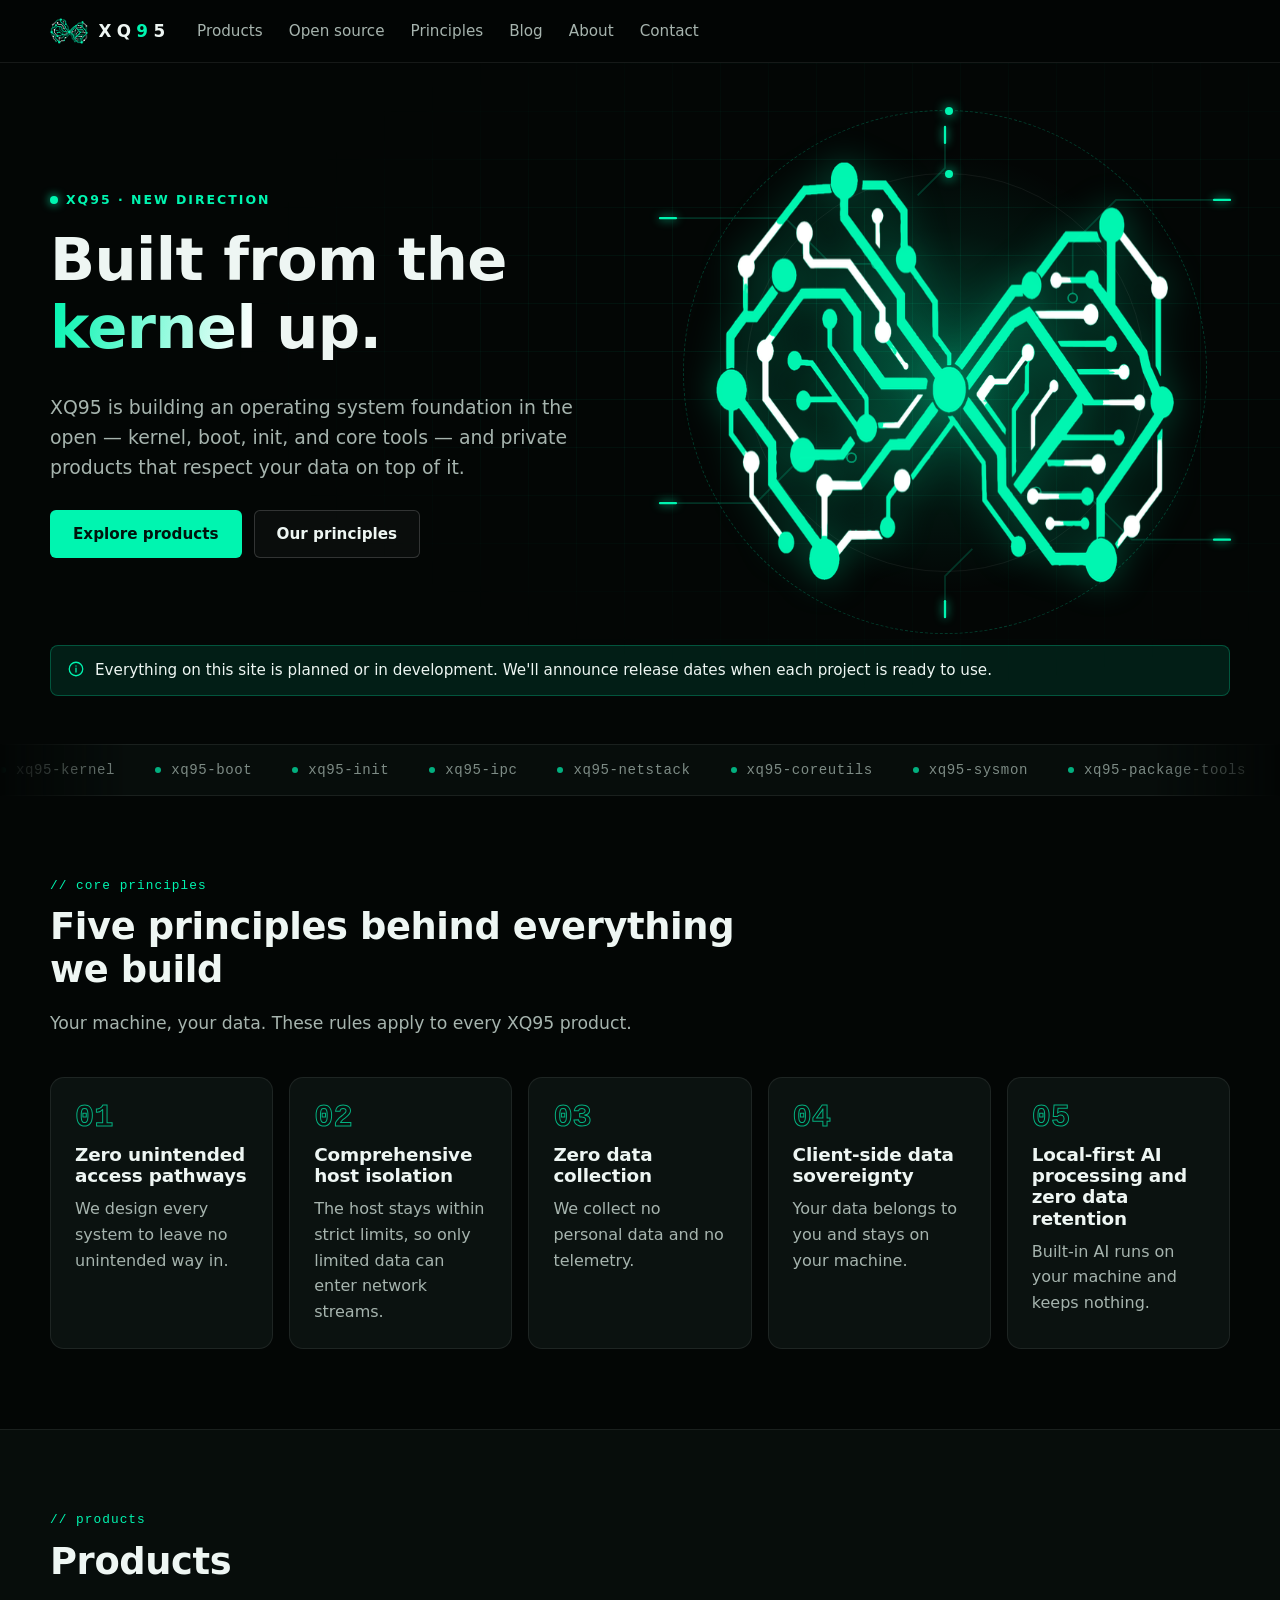
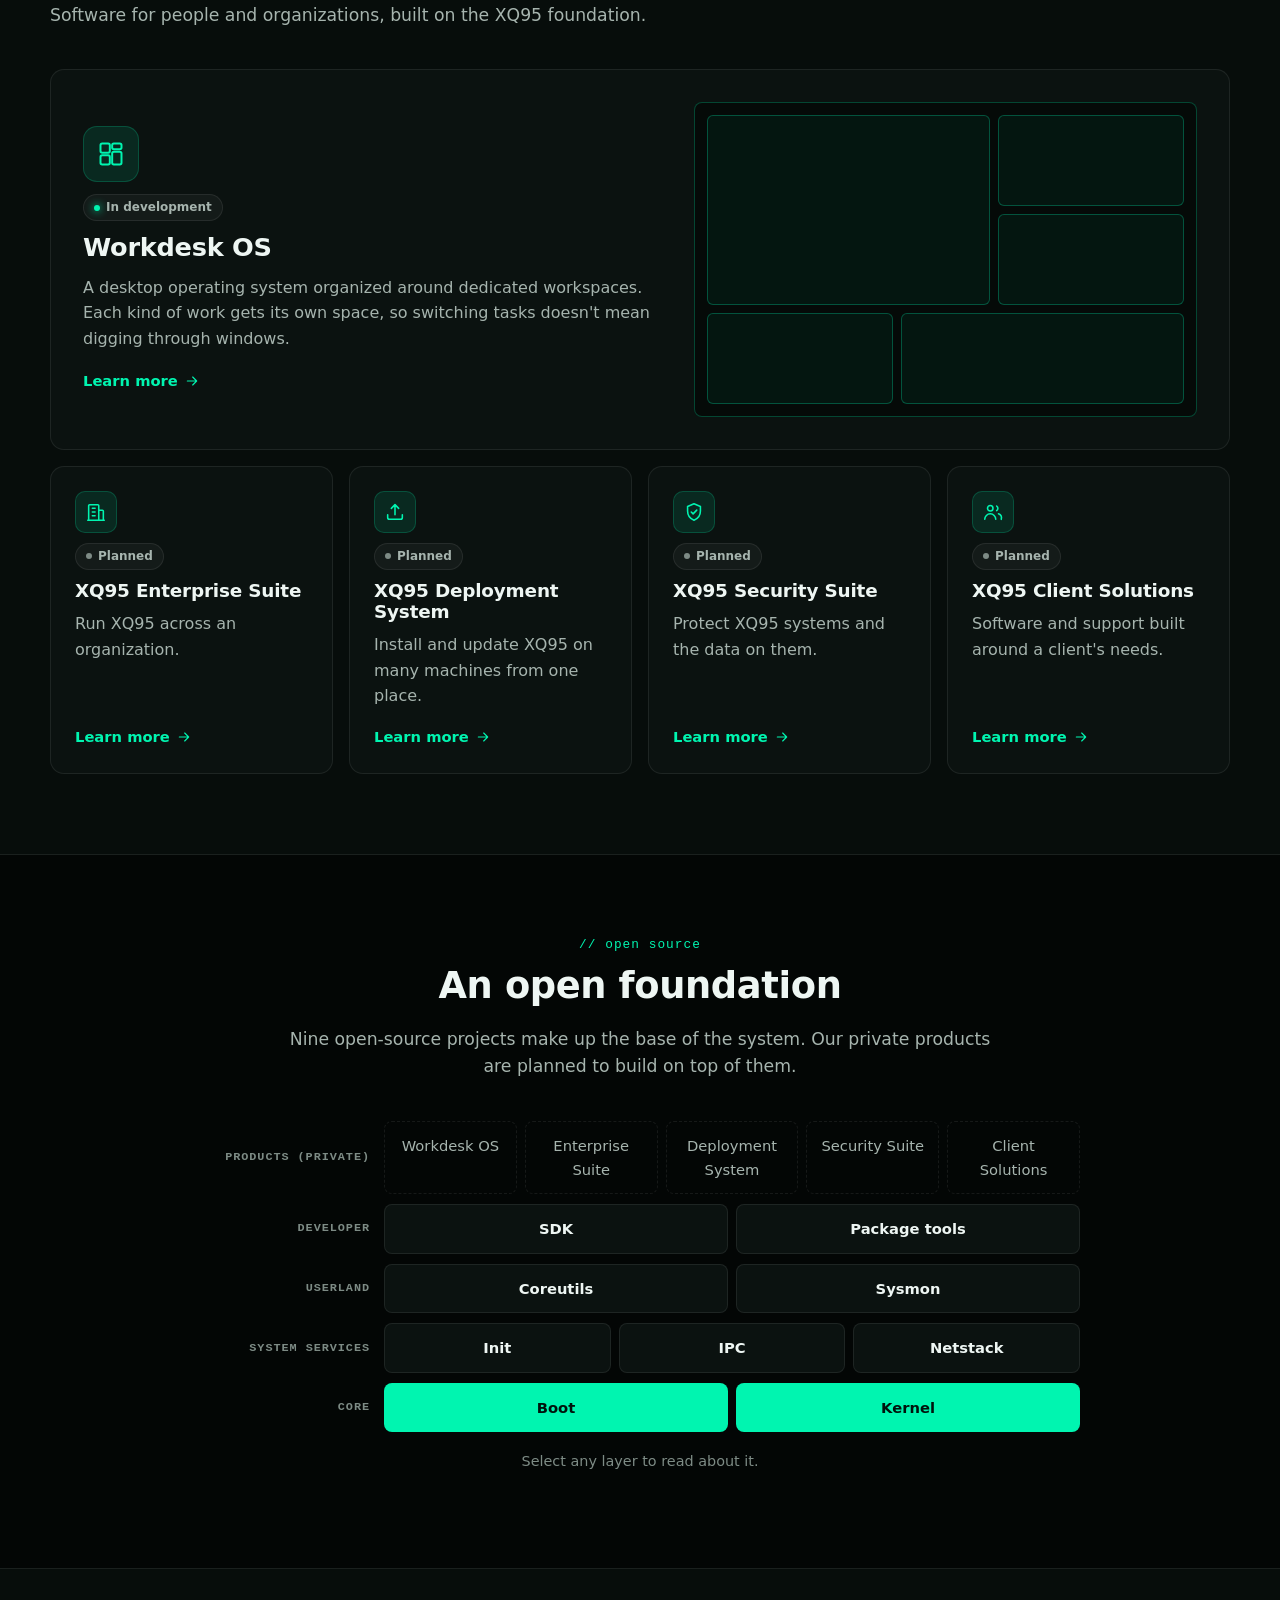
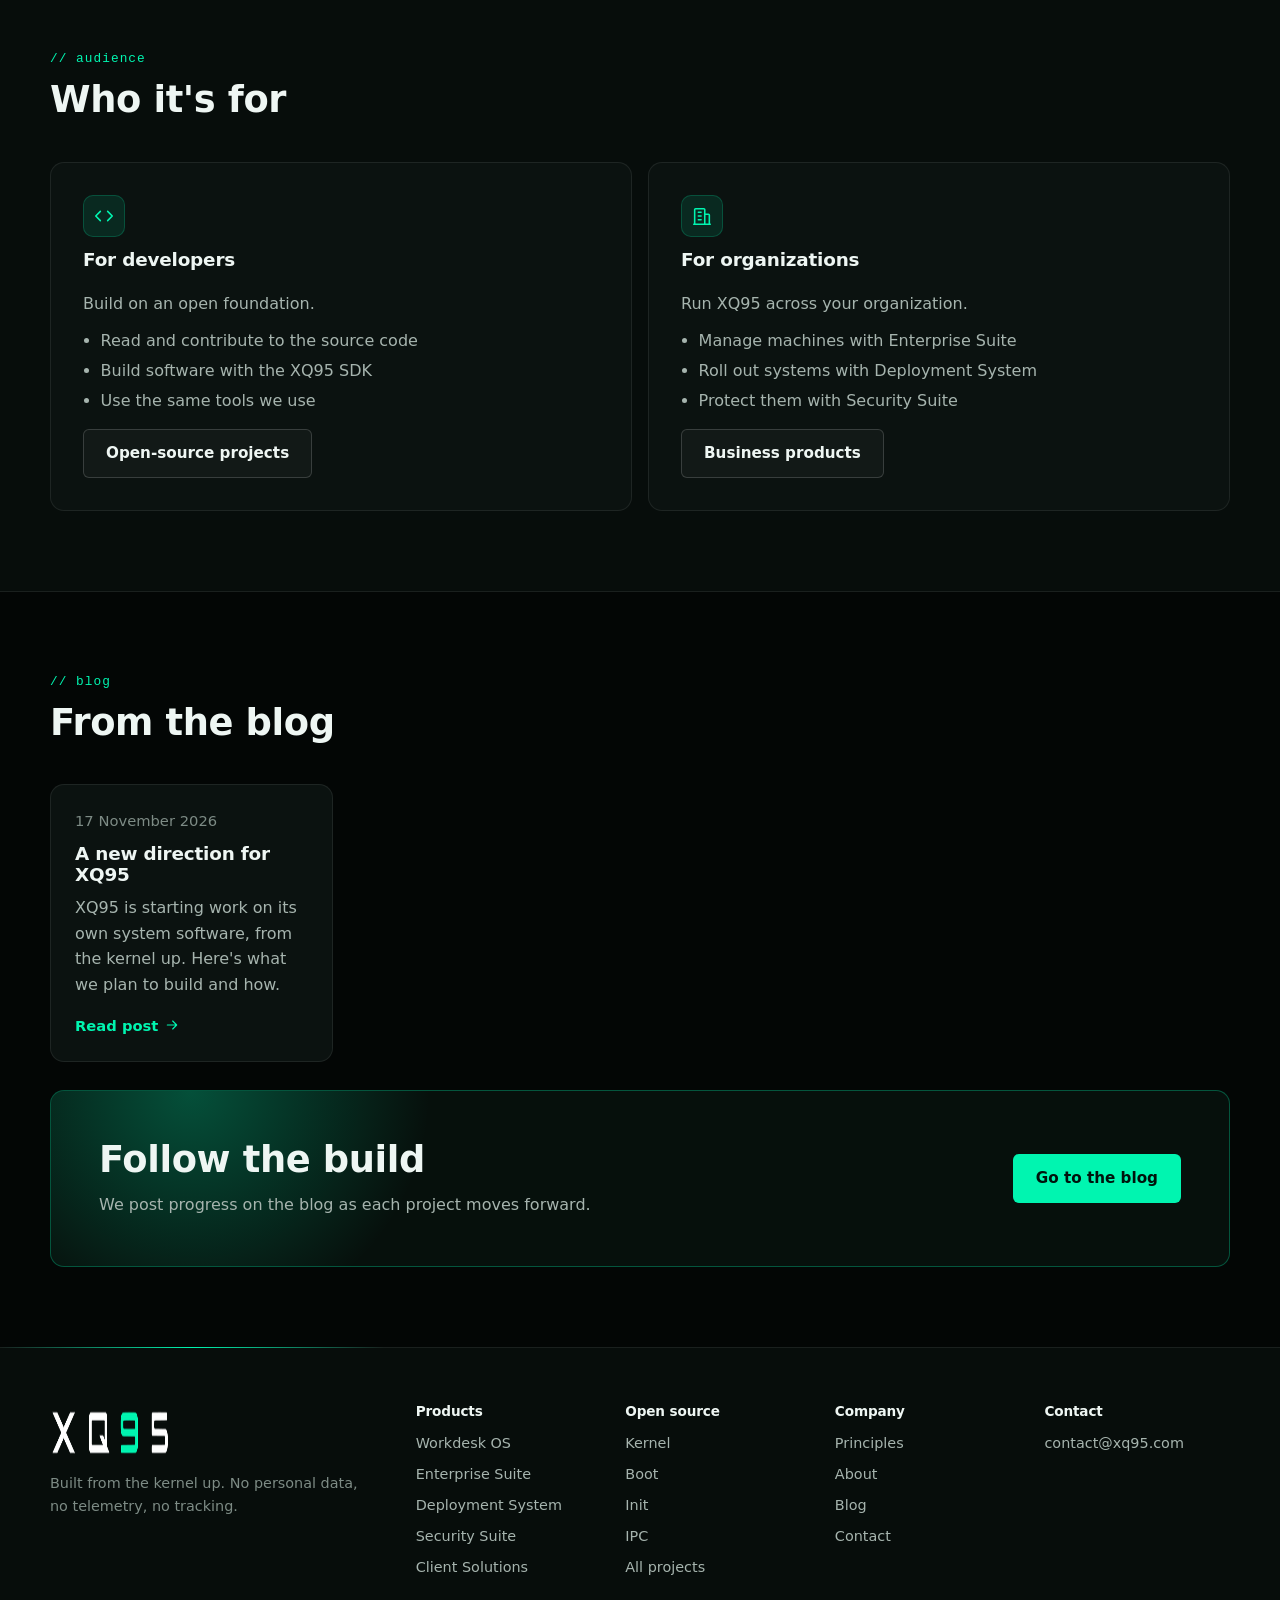
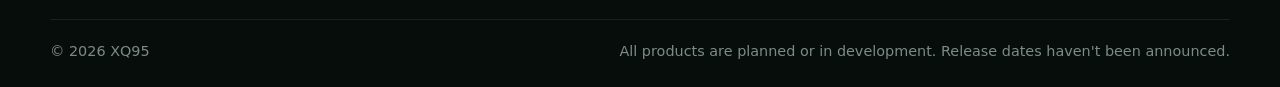
==== index.html @ 5f736dde "Add XQ95 website" ====
<!DOCTYPE html>
<html lang="en">
<head>
<meta charset="utf-8">
<meta name="viewport" content="width=device-width, initial-scale=1">
<title>XQ95 — Built from the kernel up</title>
<meta name="description" content="XQ95 is building an open operating system foundation and private, privacy-first products: Workdesk OS, Enterprise Suite, Deployment System, Security Suite, and Client Solutions.">
<link rel="canonical" href="https://xq95.com/">
<meta property="og:site_name" content="XQ95">
<meta property="og:title" content="XQ95 — Built from the kernel up">
<meta property="og:description" content="XQ95 is building an open operating system foundation and private, privacy-first products: Workdesk OS, Enterprise Suite, Deployment System, Security Suite, and Client Solutions.">
<meta property="og:type" content="website">
<meta property="og:url" content="https://xq95.com/">
<meta property="og:image" content="https://xq95.com/images/xq95-og.png">
<meta name="twitter:card" content="summary_large_image">
<meta name="theme-color" content="#030605">
<link rel="icon" href="favicon.png" type="image/png">
<link rel="apple-touch-icon" href="apple-touch-icon.png">
<link rel="stylesheet" href="css/styles.css">
<script>document.documentElement.classList.add("js")</script>
<script src="js/main.js" defer></script>
</head>
<body>
<a class="skip" href="#main">Skip to content</a>
<header class="site-header">
  <div class="wrap header-inner">
    <a class="brand" href="index.html" aria-label="XQ95 home"><img src="images/xq95-mark-small.png" alt="" width="96" height="66"><span class="wordmark">XQ<b>9</b>5</span></a>
    <nav id="site-nav" class="site-nav" aria-label="Main"><ul><li><a href="products.html">Products</a></li><li><a href="open-source.html">Open source</a></li><li><a href="principles.html">Principles</a></li><li><a href="blog/index.html">Blog</a></li><li><a href="about.html">About</a></li><li><a href="contact.html">Contact</a></li></ul></nav>
    <button class="icon-btn nav-toggle" type="button" aria-expanded="false" aria-controls="site-nav" aria-label="Open menu"><svg viewBox="0 0 24 24" width="22" height="22" fill="none" stroke="currentColor" stroke-width="1.7" stroke-linecap="round" stroke-linejoin="round" aria-hidden="true"><path d="M4 7h16M4 12h16M4 17h16"/></svg></button>
  </div>
</header>
<main id="main">

<section class="hero grid-bg">
  <div class="wrap hero-grid">
    <div>
      <div class="eyebrow">XQ95 · New direction</div>
      <h1>Built from the <span class="shine">kernel</span> up.</h1>
      <p class="lead">XQ95 is building an operating system foundation in the open — kernel, boot, init, and core tools — and private products that respect your data on top of it.</p>
      <div class="actions">
        <a class="btn btn-primary" href="products.html">Explore products</a>
        <a class="btn btn-secondary" href="principles.html">Our principles</a>
      </div>
    </div>
    <div class="hero-art" aria-hidden="true">
      <svg class="traces" viewBox="0 0 500 430" preserveAspectRatio="none" aria-hidden="true"><path d="M0 80 H110 L150 120 H190"/><path d="M500 64 H400 L362 102 V150"/><path d="M0 330 H84 L124 290 H168"/><path d="M500 362 H414 L372 320 H330"/><path d="M250 0 V36 L226 60"/><path d="M250 430 V394 L274 370"/><path class="sig" d="M0 80 H110 L150 120 H190"/><path class="sig" d="M500 64 H400 L362 102 V150"/><path class="sig" d="M0 330 H84 L124 290 H168"/><path class="sig" d="M500 362 H414 L372 320 H330"/><path class="sig" d="M250 0 V36 L226 60"/><path class="sig" d="M250 430 V394 L274 370"/><circle cx="190" cy="120" r="4"/><circle cx="362" cy="150" r="4"/><circle cx="168" cy="290" r="4"/><circle cx="330" cy="320" r="4"/></svg>
      <div class="halo"></div>
      <div class="ring"></div>
      <div class="ring r2"></div>
      <img class="logo" src="images/xq95-mark.png" alt="" width="640" height="434">
    </div>
  </div>
  <div class="wrap mt"><div class="notice" role="note"><svg viewBox="0 0 24 24" width="18" height="18" fill="none" stroke="currentColor" stroke-width="1.7" stroke-linecap="round" stroke-linejoin="round" aria-hidden="true"><circle cx="12" cy="12" r="9"/><path d="M12 11v5M12 8h.01"/></svg><p>Everything on this site is planned or in development. We'll announce release dates when each project is ready to use.</p></div></div>
</section>

<div class="ticker" aria-hidden="true"><div class="ticker-track"><span>xq95-kernel</span><span>xq95-boot</span><span>xq95-init</span><span>xq95-ipc</span><span>xq95-netstack</span><span>xq95-coreutils</span><span>xq95-sysmon</span><span>xq95-package-tools</span><span>xq95-sdk</span><span>xq95-kernel</span><span>xq95-boot</span><span>xq95-init</span><span>xq95-ipc</span><span>xq95-netstack</span><span>xq95-coreutils</span><span>xq95-sysmon</span><span>xq95-package-tools</span><span>xq95-sdk</span></div></div>

<section class="section" aria-labelledby="principles-h">
  <div class="wrap">
    <div class="section-head reveal">
      <span class="kicker">// core principles</span>
      <h2 id="principles-h">Five principles behind everything we build</h2>
      <p>Your machine, your data. These rules apply to every XQ95 product.</p>
    </div>
    <div class="principles"><a class="card principle reveal" style="--d:0.00s" href="principles.html#zero-unintended-access">
  <span class="num">01</span>
  <h3>Zero unintended access pathways</h3>
  <p>We design every system to leave no unintended way in.</p>
</a><a class="card principle reveal" style="--d:0.08s" href="principles.html#host-isolation">
  <span class="num">02</span>
  <h3>Comprehensive host isolation</h3>
  <p>The host stays within strict limits, so only limited data can enter network streams.</p>
</a><a class="card principle reveal" style="--d:0.16s" href="principles.html#zero-data-collection">
  <span class="num">03</span>
  <h3>Zero data collection</h3>
  <p>We collect no personal data and no telemetry.</p>
</a><a class="card principle reveal" style="--d:0.24s" href="principles.html#data-sovereignty">
  <span class="num">04</span>
  <h3>Client-side data sovereignty</h3>
  <p>Your data belongs to you and stays on your machine.</p>
</a><a class="card principle reveal" style="--d:0.32s" href="principles.html#local-first-ai">
  <span class="num">05</span>
  <h3>Local-first AI processing and zero data retention</h3>
  <p>Built-in AI runs on your machine and keeps nothing.</p>
</a></div>
  </div>
</section>

<section class="section section-alt" aria-labelledby="products-h">
  <div class="wrap">
    <div class="section-head reveal">
      <span class="kicker">// products</span>
      <h2 id="products-h">Products</h2>
      <p>Software for people and organizations, built on the XQ95 foundation.</p>
    </div>
    <div class="grid grid-3">
      <a class="card card-feature reveal" href="products.html#workdesk-os">
        <div class="text">
          <div class="icon icon-lg"><svg viewBox="0 0 24 24" width="28" height="28" fill="none" stroke="currentColor" stroke-width="1.7" stroke-linecap="round" stroke-linejoin="round" aria-hidden="true"><rect x="3" y="3" width="8" height="8" rx="1.5"/><rect x="13" y="3" width="8" height="5" rx="1.5"/><rect x="13" y="10" width="8" height="11" rx="1.5"/><rect x="3" y="13" width="8" height="8" rx="1.5"/></svg></div>
          <span class="badge badge-dev">In development</span>
          <h3>Workdesk OS</h3>
          <p>A desktop operating system organized around dedicated workspaces. Each kind of work gets its own space, so switching tasks doesn't mean digging through windows.</p>
          <span class="more">Learn more <svg viewBox="0 0 24 24" width="16" height="16" fill="none" stroke="currentColor" stroke-width="1.7" stroke-linecap="round" stroke-linejoin="round" aria-hidden="true"><path d="M5 12h14M13 6l6 6-6 6"/></svg></span>
        </div>
        <div class="feature-art" aria-hidden="true"><i></i><i></i><i></i><i></i><i></i></div>
      </a>
      <a class="card reveal" style="--d:0.00s" href="products.html#enterprise-suite">
  <div class="icon"><svg viewBox="0 0 24 24" width="22" height="22" fill="none" stroke="currentColor" stroke-width="1.7" stroke-linecap="round" stroke-linejoin="round" aria-hidden="true"><path d="M4 21V5a1 1 0 0 1 1-1h9a1 1 0 0 1 1 1v16M15 10h4a1 1 0 0 1 1 1v10M3 21h18M8 8h3M8 12h3M8 16h3"/></svg></div>
  <span class="badge badge-plan">Planned</span>
  <h3>XQ95 Enterprise Suite</h3>
  <p>Run XQ95 across an organization.</p>
  <span class="more">Learn more <svg viewBox="0 0 24 24" width="16" height="16" fill="none" stroke="currentColor" stroke-width="1.7" stroke-linecap="round" stroke-linejoin="round" aria-hidden="true"><path d="M5 12h14M13 6l6 6-6 6"/></svg></span>
</a><a class="card reveal" style="--d:0.08s" href="products.html#deployment-system">
  <div class="icon"><svg viewBox="0 0 24 24" width="22" height="22" fill="none" stroke="currentColor" stroke-width="1.7" stroke-linecap="round" stroke-linejoin="round" aria-hidden="true"><path d="M12 15V4M8 8l4-4 4 4"/><path d="M4 15v3a2 2 0 0 0 2 2h12a2 2 0 0 0 2-2v-3"/></svg></div>
  <span class="badge badge-plan">Planned</span>
  <h3>XQ95 Deployment System</h3>
  <p>Install and update XQ95 on many machines from one place.</p>
  <span class="more">Learn more <svg viewBox="0 0 24 24" width="16" height="16" fill="none" stroke="currentColor" stroke-width="1.7" stroke-linecap="round" stroke-linejoin="round" aria-hidden="true"><path d="M5 12h14M13 6l6 6-6 6"/></svg></span>
</a><a class="card reveal" style="--d:0.16s" href="products.html#security-suite">
  <div class="icon"><svg viewBox="0 0 24 24" width="22" height="22" fill="none" stroke="currentColor" stroke-width="1.7" stroke-linecap="round" stroke-linejoin="round" aria-hidden="true"><path d="M12 3l7 3v5c0 4.5-3 8.5-7 10-4-1.5-7-5.5-7-10V6l7-3z"/><path d="M9 12l2 2 4-4"/></svg></div>
  <span class="badge badge-plan">Planned</span>
  <h3>XQ95 Security Suite</h3>
  <p>Protect XQ95 systems and the data on them.</p>
  <span class="more">Learn more <svg viewBox="0 0 24 24" width="16" height="16" fill="none" stroke="currentColor" stroke-width="1.7" stroke-linecap="round" stroke-linejoin="round" aria-hidden="true"><path d="M5 12h14M13 6l6 6-6 6"/></svg></span>
</a><a class="card reveal" style="--d:0.24s" href="products.html#client-solutions">
  <div class="icon"><svg viewBox="0 0 24 24" width="22" height="22" fill="none" stroke="currentColor" stroke-width="1.7" stroke-linecap="round" stroke-linejoin="round" aria-hidden="true"><circle cx="9" cy="8" r="3"/><path d="M3 20a6 6 0 0 1 12 0"/><path d="M16 5.5a3 3 0 0 1 0 5M18 14a5 5 0 0 1 3 6"/></svg></div>
  <span class="badge badge-plan">Planned</span>
  <h3>XQ95 Client Solutions</h3>
  <p>Software and support built around a client's needs.</p>
  <span class="more">Learn more <svg viewBox="0 0 24 24" width="16" height="16" fill="none" stroke="currentColor" stroke-width="1.7" stroke-linecap="round" stroke-linejoin="round" aria-hidden="true"><path d="M5 12h14M13 6l6 6-6 6"/></svg></span>
</a>
    </div>
  </div>
</section>

<section class="section" aria-labelledby="stack-h">
  <div class="wrap">
    <div class="section-head center reveal">
      <span class="kicker">// open source</span>
      <h2 id="stack-h">An open foundation</h2>
      <p>Nine open-source projects make up the base of the system. Our private products are planned to build on top of them.</p>
    </div>
    <div class="stack reveal" role="group" aria-label="XQ95 system layers"><div class="layer layer-products"><div class="layer-name">Products (private)</div><div class="layer-items"><a class="chip" style="--i:4" href="products.html#workdesk-os">Workdesk OS</a><a class="chip" style="--i:4" href="products.html#enterprise-suite">Enterprise Suite</a><a class="chip" style="--i:4" href="products.html#deployment-system">Deployment System</a><a class="chip" style="--i:4" href="products.html#security-suite">Security Suite</a><a class="chip" style="--i:4" href="products.html#client-solutions">Client Solutions</a></div></div><div class="layer "><div class="layer-name">Developer</div><div class="layer-items"><a class="chip" style="--i:3" href="open-source.html#sdk">SDK</a><a class="chip" style="--i:3" href="open-source.html#package-tools">Package tools</a></div></div><div class="layer "><div class="layer-name">Userland</div><div class="layer-items"><a class="chip" style="--i:2" href="open-source.html#coreutils">Coreutils</a><a class="chip" style="--i:2" href="open-source.html#sysmon">Sysmon</a></div></div><div class="layer "><div class="layer-name">System services</div><div class="layer-items"><a class="chip" style="--i:1" href="open-source.html#init">Init</a><a class="chip" style="--i:1" href="open-source.html#ipc">IPC</a><a class="chip" style="--i:1" href="open-source.html#netstack">Netstack</a></div></div><div class="layer layer-core"><div class="layer-name">Core</div><div class="layer-items"><a class="chip" style="--i:0" href="open-source.html#boot">Boot</a><a class="chip" style="--i:0" href="open-source.html#kernel">Kernel</a></div></div></div>
    <p class="stack-note">Select any layer to read about it.</p>
  </div>
</section>

<section class="section section-alt" aria-labelledby="who-h">
  <div class="wrap">
    <div class="section-head reveal">
      <span class="kicker">// audience</span>
      <h2 id="who-h">Who it's for</h2>
    </div>
    <div class="split">
      <div class="panel reveal">
        <div class="icon"><svg viewBox="0 0 24 24" width="22" height="22" fill="none" stroke="currentColor" stroke-width="1.7" stroke-linecap="round" stroke-linejoin="round" aria-hidden="true"><path d="M8 7l-5 5 5 5M16 7l5 5-5 5"/></svg></div>
        <h3>For developers</h3>
        <p>Build on an open foundation.</p>
        <ul>
          <li>Read and contribute to the source code</li>
          <li>Build software with the XQ95 SDK</li>
          <li>Use the same tools we use</li>
        </ul>
        <a class="btn btn-secondary" href="open-source.html">Open-source projects</a>
      </div>
      <div class="panel reveal" style="--d:0.1s">
        <div class="icon"><svg viewBox="0 0 24 24" width="22" height="22" fill="none" stroke="currentColor" stroke-width="1.7" stroke-linecap="round" stroke-linejoin="round" aria-hidden="true"><path d="M4 21V5a1 1 0 0 1 1-1h9a1 1 0 0 1 1 1v16M15 10h4a1 1 0 0 1 1 1v10M3 21h18M8 8h3M8 12h3M8 16h3"/></svg></div>
        <h3>For organizations</h3>
        <p>Run XQ95 across your organization.</p>
        <ul>
          <li>Manage machines with Enterprise Suite</li>
          <li>Roll out systems with Deployment System</li>
          <li>Protect them with Security Suite</li>
        </ul>
        <a class="btn btn-secondary" href="products.html#enterprise-suite">Business products</a>
      </div>
    </div>
  </div>
</section>

<section class="section" aria-labelledby="blog-h">
  <div class="wrap">
    <div class="section-head reveal">
      <span class="kicker">// blog</span>
      <h2 id="blog-h">From the blog</h2>
    </div>
    <div class="grid grid-3">
      <a class="card reveal" href="blog/a-new-direction.html">
        <time datetime="2026-11-17" class="meta">17 November 2026</time>
        <h3>A new direction for XQ95</h3>
        <p>XQ95 is starting work on its own system software, from the kernel up. Here's what we plan to build and how.</p>
        <span class="more">Read post <svg viewBox="0 0 24 24" width="16" height="16" fill="none" stroke="currentColor" stroke-width="1.7" stroke-linecap="round" stroke-linejoin="round" aria-hidden="true"><path d="M5 12h14M13 6l6 6-6 6"/></svg></span>
      </a>
    </div>
    <div class="cta mt reveal">
      <div>
        <h2>Follow the build</h2>
        <p>We post progress on the blog as each project moves forward.</p>
      </div>
      <a class="btn btn-primary" href="blog/index.html">Go to the blog</a>
    </div>
  </div>
</section>

</main>
<footer class="site-footer">
  <div class="wrap">
    <div class="footer-top">
      <div class="footer-brand">
        <img src="images/xq95-wordmark.png" alt="XQ95" width="360" height="56">
        <p>Built from the kernel up. No personal data, no telemetry, no tracking.</p>
      </div>
      <div class="footer-grid">
        <div>
          <h2>Products</h2>
          <ul><li><a href="products.html#workdesk-os">Workdesk OS</a></li><li><a href="products.html#enterprise-suite">Enterprise Suite</a></li><li><a href="products.html#deployment-system">Deployment System</a></li><li><a href="products.html#security-suite">Security Suite</a></li><li><a href="products.html#client-solutions">Client Solutions</a></li></ul>
        </div>
        <div>
          <h2>Open source</h2>
          <ul><li><a href="open-source.html#kernel">Kernel</a></li><li><a href="open-source.html#boot">Boot</a></li><li><a href="open-source.html#init">Init</a></li><li><a href="open-source.html#ipc">IPC</a></li><li><a href="open-source.html">All projects</a></li></ul>
        </div>
        <div>
          <h2>Company</h2>
          <ul><li><a href="principles.html">Principles</a></li><li><a href="about.html">About</a></li><li><a href="blog/index.html">Blog</a></li><li><a href="contact.html">Contact</a></li></ul>
        </div>
        <div>
          <h2>Contact</h2>
          <ul><li><a href="mailto:contact@xq95.com">contact@xq95.com</a></li></ul>
        </div>
      </div>
    </div>
    <div class="footer-bottom">
      <span>&copy; <span data-year>2026</span> XQ95</span>
      <span>All products are planned or in development. Release dates haven't been announced.</span>
    </div>
  </div>
</footer>
</body>
</html>
---- css/styles.css ----
:root {
  --mint: #00f5b0;
  --mint-rgb: 0, 245, 176;
  --bg: #030605;
  --bg-alt: #070d0b;
  --surface: #0b1210;
  --surface-2: #111a17;
  --text: #eef6f3;
  --text-2: #a6b4ae;
  --text-3: #7d8b85;
  --border: rgba(255, 255, 255, 0.08);
  --border-strong: rgba(var(--mint-rgb), 0.35);
  --accent: var(--mint);
  --accent-hover: #5fffd0;
  --on-accent: #00140d;
  --accent-soft: rgba(var(--mint-rgb), 0.1);
  --accent-text: var(--mint);
  --header-bg: rgba(3, 6, 5, 0.72);
  --radius: 8px;
  --radius-lg: 14px;
  --glow: 0 0 0 1px rgba(var(--mint-rgb), 0.35), 0 0 24px rgba(var(--mint-rgb), 0.18);
  --font: "Segoe UI Variable Text", "Segoe UI", system-ui, -apple-system, "Helvetica Neue", Roboto, Arial, sans-serif;
  --font-display: "Segoe UI Variable Display", "Segoe UI", system-ui, -apple-system, "Helvetica Neue", Roboto, Arial, sans-serif;
  --mono: ui-monospace, "Cascadia Code", "SFMono-Regular", Consolas, monospace;
  --ease: cubic-bezier(0.2, 0.7, 0.2, 1);
  color-scheme: dark;
}

*, *::before, *::after { box-sizing: border-box; }
html { -webkit-text-size-adjust: 100%; scroll-behavior: smooth; }
body {
  margin: 0;
  background: var(--bg);
  color: var(--text);
  font: 16px/1.6 var(--font);
  -webkit-font-smoothing: antialiased;
  overflow-x: clip;
}
img, svg { display: block; max-width: 100%; }
a { color: var(--accent-text); text-underline-offset: 3px; }
a:hover { text-decoration-thickness: 2px; }
h1, h2, h3 {
  font-family: var(--font-display);
  line-height: 1.15;
  margin: 0 0 0.5em;
  font-weight: 600;
  letter-spacing: -0.01em;
}
h1 { font-size: clamp(2.2rem, 5vw, 3.7rem); }
h2 { font-size: clamp(1.6rem, 3vw, 2.3rem); }
h3 { font-size: 1.15rem; }
p { margin: 0 0 1em; }
::selection { background: rgba(var(--mint-rgb), 0.3); }
:focus-visible { outline: 2px solid var(--mint); outline-offset: 2px; }

.wrap { width: min(1180px, 100% - 40px); margin-inline: auto; }
.skip {
  position: absolute; left: -999px; top: 8px; z-index: 100;
  background: var(--surface); color: var(--text); padding: 8px 12px; border-radius: var(--radius);
}
.skip:focus { left: 12px; }
.mint { color: var(--mint); }

/* Header */
.site-header {
  position: sticky; top: 0; z-index: 50;
  background: var(--header-bg);
  -webkit-backdrop-filter: saturate(160%) blur(18px);
  backdrop-filter: saturate(160%) blur(18px);
  border-bottom: 1px solid var(--border);
  transition: border-color 0.3s, box-shadow 0.3s;
}
.site-header.scrolled { border-bottom-color: rgba(var(--mint-rgb), 0.2); box-shadow: 0 8px 30px rgba(0, 0, 0, 0.5); }
.header-inner { display: flex; align-items: center; gap: 20px; height: 62px; }
.brand { display: flex; align-items: center; gap: 10px; color: var(--text); text-decoration: none; }
.brand img { width: auto; height: 26px; }
.wordmark { font-weight: 600; font-size: 1.05rem; letter-spacing: 0.32em; margin-right: -0.32em; }
.wordmark b { color: var(--mint); font-weight: 600; }
.site-nav { flex: 1; }
.site-nav ul { list-style: none; display: flex; gap: 2px; margin: 0; padding: 0; }
.site-nav a {
  position: relative; display: block; padding: 8px 12px; border-radius: 6px;
  color: var(--text-2); text-decoration: none; font-size: 0.95rem; transition: color 0.2s, background 0.2s;
}
.site-nav a:hover { background: var(--surface-2); color: var(--text); }
.site-nav a[aria-current="page"] { color: var(--text); font-weight: 600; }
.site-nav a[aria-current="page"]::after {
  content: ""; position: absolute; left: 12px; right: 12px; bottom: 2px; height: 2px;
  border-radius: 2px; background: var(--mint); box-shadow: 0 0 10px rgba(var(--mint-rgb), 0.8);
}
.icon-btn {
  width: 40px; height: 40px; border-radius: 6px; border: 1px solid transparent;
  background: transparent; color: var(--text-2); display: none; place-items: center; cursor: pointer;
}
.icon-btn:hover { background: var(--surface-2); color: var(--text); }

/* Buttons */
.btn {
  position: relative; display: inline-flex; align-items: center; gap: 8px;
  padding: 11px 22px; border-radius: 6px; border: 1px solid transparent;
  font-weight: 600; font-size: 0.95rem; text-decoration: none;
  transition: background 0.2s, box-shadow 0.25s, transform 0.2s var(--ease), border-color 0.2s;
}
.btn:hover { transform: translateY(-1px); }
.btn-primary { background: var(--mint); color: var(--on-accent); box-shadow: 0 0 0 rgba(var(--mint-rgb), 0); }
.btn-primary:hover { background: var(--accent-hover); box-shadow: 0 0 28px rgba(var(--mint-rgb), 0.45); }
.btn-secondary { background: rgba(255, 255, 255, 0.03); color: var(--text); border-color: rgba(255, 255, 255, 0.16); }
.btn-secondary:hover { border-color: var(--mint); color: var(--mint); }

/* Background grid used by hero sections */
.grid-bg { position: relative; isolation: isolate; }
.grid-bg::before {
  content: ""; position: absolute; inset: 0; z-index: -1;
  background-image:
    linear-gradient(rgba(var(--mint-rgb), 0.07) 1px, transparent 1px),
    linear-gradient(90deg, rgba(var(--mint-rgb), 0.07) 1px, transparent 1px);
  background-size: 48px 48px;
  -webkit-mask-image: radial-gradient(70% 70% at 70% 40%, #000 20%, transparent 75%);
  mask-image: radial-gradient(70% 70% at 70% 40%, #000 20%, transparent 75%);
  animation: grid-drift 24s linear infinite;
}
@keyframes grid-drift { to { background-position: 48px 48px, 48px 48px; } }

/* Hero */
.hero { padding: 64px 0 48px; overflow: hidden; }
.hero-grid { display: grid; grid-template-columns: 1fr 1fr; gap: 40px; align-items: center; }
.eyebrow {
  display: inline-flex; align-items: center; gap: 8px;
  font-size: 0.78rem; font-weight: 600; letter-spacing: 0.16em; text-transform: uppercase;
  color: var(--mint); margin-bottom: 16px;
}
.eyebrow::before {
  content: ""; width: 8px; height: 8px; border-radius: 50%; background: var(--mint);
  box-shadow: 0 0 10px var(--mint); animation: blink 2.4s ease-in-out infinite;
}
@keyframes blink { 50% { opacity: 0.25; } }
.shine {
  background: linear-gradient(100deg, var(--mint) 0%, #ffffff 40%, var(--mint) 60%, var(--mint) 100%);
  background-size: 250% 100%;
  -webkit-background-clip: text; background-clip: text; color: transparent;
  animation: shine 6s ease-in-out infinite;
}
@keyframes shine { 0%, 100% { background-position: 100% 0; } 50% { background-position: 0 0; } }
.lead { font-size: 1.18rem; color: var(--text-2); max-width: 36em; }
.actions { display: flex; flex-wrap: wrap; gap: 12px; margin-top: 28px; }

.hero-art { position: relative; aspect-ratio: 1 / 0.86; display: grid; place-items: center; }
.hero-art .halo {
  position: absolute; width: 78%; aspect-ratio: 1; border-radius: 50%;
  background: radial-gradient(circle, rgba(var(--mint-rgb), 0.28), rgba(var(--mint-rgb), 0.06) 45%, transparent 70%);
  animation: halo 5s ease-in-out infinite;
}
@keyframes halo { 0%, 100% { transform: scale(0.92); opacity: 0.75; } 50% { transform: scale(1.06); opacity: 1; } }
.hero-art .ring {
  position: absolute; width: 92%; aspect-ratio: 1; border-radius: 50%;
  border: 1px dashed rgba(var(--mint-rgb), 0.22); animation: spin 60s linear infinite;
}
.hero-art .ring.r2 { width: 70%; border-style: solid; border-color: rgba(255, 255, 255, 0.06); animation-duration: 40s; animation-direction: reverse; }
.hero-art .ring::before {
  content: ""; position: absolute; top: -4px; left: 50%; width: 8px; height: 8px; border-radius: 50%;
  background: var(--mint); box-shadow: 0 0 12px var(--mint);
}
@keyframes spin { to { transform: rotate(360deg); } }
.hero-art .logo {
  position: relative; width: 82%;
  filter: drop-shadow(0 0 18px rgba(var(--mint-rgb), 0.35));
  animation: float 7s ease-in-out infinite;
}
@keyframes float { 0%, 100% { transform: translateY(-8px); } 50% { transform: translateY(8px); } }
.traces { position: absolute; inset: 0; width: 100%; height: 100%; overflow: visible; }
.traces path { fill: none; stroke: rgba(var(--mint-rgb), 0.18); stroke-width: 1.5; }
.traces path.sig {
  stroke: var(--mint); stroke-width: 2; stroke-linecap: round;
  stroke-dasharray: 14 400; animation: signal 4s linear infinite;
  filter: drop-shadow(0 0 4px var(--mint));
}
.traces path.sig:nth-of-type(2n) { animation-delay: -1.3s; animation-duration: 5s; }
.traces path.sig:nth-of-type(3n) { animation-delay: -2.6s; animation-duration: 6s; }
.traces circle { fill: var(--bg); stroke: rgba(var(--mint-rgb), 0.5); stroke-width: 1.5; }
@keyframes signal { from { stroke-dashoffset: 414; } to { stroke-dashoffset: 0; } }

/* Ticker of projects */
.ticker {
  overflow: hidden; border-block: 1px solid var(--border); padding: 14px 0; background: var(--bg-alt);
  -webkit-mask-image: linear-gradient(90deg, transparent, #000 10%, #000 90%, transparent);
  mask-image: linear-gradient(90deg, transparent, #000 10%, #000 90%, transparent);
}
.ticker-track { display: flex; gap: 40px; width: max-content; animation: ticker 40s linear infinite; }
.ticker:hover .ticker-track { animation-play-state: paused; }
.ticker span {
  display: inline-flex; align-items: center; gap: 10px; white-space: nowrap;
  font-family: var(--mono); font-size: 0.88rem; color: var(--text-3); letter-spacing: 0.04em;
}
.ticker span::before { content: ""; width: 6px; height: 6px; border-radius: 50%; background: var(--mint); opacity: 0.7; }
@keyframes ticker { to { transform: translateX(-50%); } }

/* Notice */
.notice {
  display: flex; gap: 10px; align-items: flex-start;
  background: var(--accent-soft); color: var(--text);
  border: 1px solid rgba(var(--mint-rgb), 0.25); border-radius: var(--radius); padding: 12px 16px; font-size: 0.95rem;
}
.notice svg { flex: none; margin-top: 2px; color: var(--mint); }
.notice p { margin: 0; }

/* Sections */
.section { padding: 80px 0; }
.section-alt { background: var(--bg-alt); border-block: 1px solid var(--border); }
.section-head { max-width: 720px; margin-bottom: 40px; }
.section-head p { color: var(--text-2); font-size: 1.08rem; }
.kicker { font-family: var(--mono); font-size: 0.8rem; color: var(--mint); letter-spacing: 0.08em; margin-bottom: 10px; display: block; }

.grid { display: grid; gap: 16px; }
.grid-3 { grid-template-columns: repeat(auto-fill, minmax(280px, 1fr)); }

/* Cards with pointer-following highlight */
.card, .panel {
  --mx: 50%; --my: 50%;
  position: relative; overflow: hidden;
  background: var(--surface); border: 1px solid var(--border); border-radius: var(--radius-lg);
  transition: border-color 0.25s, transform 0.3s var(--ease), box-shadow 0.3s;
}
.card::before, .panel::before {
  content: ""; position: absolute; inset: 0; pointer-events: none; opacity: 0; transition: opacity 0.3s;
  background: radial-gradient(360px circle at var(--mx) var(--my), rgba(var(--mint-rgb), 0.12), transparent 60%);
}
.card:hover::before, .panel:hover::before { opacity: 1; }
.card { padding: 24px; display: flex; flex-direction: column; gap: 10px; color: inherit; text-decoration: none; }
a.card:hover { border-color: var(--border-strong); transform: translateY(-3px); box-shadow: 0 14px 40px rgba(0, 0, 0, 0.5), 0 0 30px rgba(var(--mint-rgb), 0.08); }
.card > *, .panel > * { position: relative; }
.card h3 { margin: 0; }
.card p { color: var(--text-2); margin: 0; }
.card .more {
  margin-top: auto; padding-top: 6px; color: var(--mint); font-weight: 600; font-size: 0.92rem;
  display: inline-flex; align-items: center; gap: 6px;
}
.card .more svg { transition: transform 0.25s var(--ease); }
a.card:hover .more svg { transform: translateX(4px); }
.card-feature {
  grid-column: 1 / -1; display: grid; grid-template-columns: 1.15fr 1fr; gap: 32px; align-items: center; padding: 32px;
}
.card-feature .text { display: flex; flex-direction: column; gap: 12px; }
.card-feature h3 { font-size: 1.6rem; }

.feature-art {
  position: relative; aspect-ratio: 16 / 10; border-radius: var(--radius); padding: 12px; overflow: hidden;
  display: grid; gap: 8px; grid-template-columns: repeat(5, 1fr); grid-template-rows: repeat(3, 1fr);
  background: #050a08; border: 1px solid rgba(var(--mint-rgb), 0.25);
}
.feature-art i {
  border-radius: 6px; border: 1px solid rgba(var(--mint-rgb), 0.28); background: rgba(var(--mint-rgb), 0.05);
  animation: ws-focus 8s ease-in-out infinite;
}
.feature-art i:nth-child(1) { grid-column: span 3; grid-row: span 2; }
.feature-art i:nth-child(2) { grid-column: span 2; animation-delay: 1.6s; }
.feature-art i:nth-child(3) { grid-column: span 2; animation-delay: 3.2s; }
.feature-art i:nth-child(4) { grid-column: span 2; animation-delay: 4.8s; }
.feature-art i:nth-child(5) { grid-column: span 3; animation-delay: 6.4s; }
@keyframes ws-focus {
  0%, 25%, 100% { background: rgba(var(--mint-rgb), 0.05); box-shadow: none; }
  8%, 17% { background: rgba(var(--mint-rgb), 0.22); box-shadow: 0 0 20px rgba(var(--mint-rgb), 0.3); border-color: var(--mint); }
}

.icon {
  width: 42px; height: 42px; border-radius: 10px; flex: none;
  display: grid; place-items: center; background: var(--accent-soft); color: var(--mint);
  border: 1px solid rgba(var(--mint-rgb), 0.2);
}
.icon-lg { width: 56px; height: 56px; border-radius: 14px; }

.badges { display: flex; flex-wrap: wrap; gap: 6px; }
.badge {
  display: inline-flex; align-items: center; gap: 6px; width: fit-content;
  font-size: 0.75rem; font-weight: 600; padding: 3px 10px; border-radius: 999px;
  background: rgba(255, 255, 255, 0.04); color: var(--text-2); border: 1px solid var(--border);
}
.badge-open { background: var(--accent-soft); color: var(--mint); border-color: rgba(var(--mint-rgb), 0.25); }
.badge-dev::before, .badge-plan::before { content: ""; width: 6px; height: 6px; border-radius: 50%; }
.badge-dev::before { background: var(--mint); box-shadow: 0 0 8px var(--mint); animation: blink 2s ease-in-out infinite; }
.badge-plan::before { background: var(--text-3); }

/* Principles */
.principles { display: grid; grid-template-columns: repeat(auto-fill, minmax(210px, 1fr)); gap: 16px; }
.principle .num {
  font-family: var(--mono); font-size: 2rem; font-weight: 600; line-height: 1;
  color: transparent; -webkit-text-stroke: 1px rgba(var(--mint-rgb), 0.7);
  transition: color 0.3s, text-shadow 0.3s;
}
a.principle:hover .num { color: var(--mint); text-shadow: 0 0 18px rgba(var(--mint-rgb), 0.6); }

.policy {
  display: grid; grid-template-columns: 120px 1fr; gap: 32px;
  padding: 48px 0; border-bottom: 1px solid var(--border); scroll-margin-top: 80px;
}
.policy:last-child { border-bottom: 0; }
.policy-num {
  font-family: var(--mono); font-size: 4rem; font-weight: 600; line-height: 1;
  color: transparent; -webkit-text-stroke: 1.5px var(--mint);
  text-shadow: 0 0 30px rgba(var(--mint-rgb), 0.25);
}
.policy h2 { font-size: clamp(1.5rem, 2.6vw, 2rem); }
.policy .statement { font-size: 1.2rem; color: var(--text); }
.policy-cols { display: grid; grid-template-columns: 1fr 1fr; gap: 16px; margin-top: 20px; }
.policy-cols .panel { padding: 22px 24px; gap: 8px; }
.policy-cols h3 {
  font-size: 0.8rem; text-transform: uppercase; letter-spacing: 0.1em; color: var(--mint); margin: 0;
  display: flex; align-items: center; gap: 8px;
}
.policy-cols .not h3 { color: var(--text-3); }
.policy-cols ul { margin: 0; padding-left: 1.1em; color: var(--text-2); }
.policy-cols li { margin-bottom: 6px; }

/* Stack diagram */
.stack { display: flex; flex-direction: column; gap: 10px; max-width: 880px; margin-inline: auto; position: relative; }
.layer { display: grid; grid-template-columns: 170px 1fr; gap: 14px; align-items: center; }
.layer-name {
  font-family: var(--mono); font-size: 0.74rem; font-weight: 600; color: var(--text-3);
  text-transform: uppercase; letter-spacing: 0.08em; text-align: right;
}
.layer-items { display: flex; gap: 8px; flex-wrap: wrap; }
.chip {
  flex: 1; min-width: 120px; text-align: center; padding: 12px;
  border-radius: var(--radius); background: var(--surface); border: 1px solid var(--border);
  font-weight: 600; font-size: 0.92rem; color: var(--text); text-decoration: none;
  transition: border-color 0.2s, color 0.2s, transform 0.2s var(--ease);
  animation: pulse-up 5s ease-in-out infinite; animation-delay: calc(var(--i, 0) * 0.45s);
}
a.chip:hover { border-color: var(--mint); color: var(--mint); transform: translateY(-2px); }
@keyframes pulse-up {
  0%, 22%, 100% { box-shadow: none; }
  8% { box-shadow: 0 0 0 1px rgba(var(--mint-rgb), 0.6), 0 0 22px rgba(var(--mint-rgb), 0.3); }
}
.layer-products .chip { background: transparent; border-style: dashed; color: var(--text-2); font-weight: 500; }
.layer-core .chip { background: var(--mint); color: var(--on-accent); border-color: transparent; }
.layer-core a.chip:hover { color: var(--on-accent); background: var(--accent-hover); }
.stack-note { text-align: center; color: var(--text-3); font-size: 0.9rem; margin-top: 18px; }

/* Split panels */
.split { display: grid; grid-template-columns: 1fr 1fr; gap: 16px; }
.panel { padding: 32px; display: flex; flex-direction: column; gap: 12px; }
.panel p { color: var(--text-2); margin: 0; }
.panel ul { margin: 0; padding-left: 1.1em; color: var(--text-2); }
.panel li { margin-bottom: 4px; }
.panel .btn { margin-top: auto; width: fit-content; }

/* CTA band */
.cta {
  position: relative; overflow: hidden; isolation: isolate;
  border-radius: var(--radius-lg); padding: 48px;
  background: #06100c; border: 1px solid rgba(var(--mint-rgb), 0.3);
  display: flex; justify-content: space-between; align-items: center; gap: 24px; flex-wrap: wrap;
}
.cta::before {
  content: ""; position: absolute; z-index: -1; width: 520px; aspect-ratio: 1; border-radius: 50%;
  left: -120px; top: -260px;
  background: radial-gradient(circle, rgba(var(--mint-rgb), 0.28), transparent 65%);
  animation: drift 12s ease-in-out infinite alternate;
}
@keyframes drift { to { transform: translate(560px, 160px); } }
.cta h2 { margin-bottom: 0.3em; }
.cta p { color: var(--text-2); margin: 0; max-width: 34em; }

/* Inner page hero */
.page-hero { padding: 72px 0 52px; border-bottom: 1px solid var(--border); overflow: hidden; }
.page-hero .lead { margin-bottom: 0; }

/* Product detail */
.product {
  display: grid; grid-template-columns: 300px 1fr; gap: 40px;
  padding: 48px 0; border-bottom: 1px solid var(--border); scroll-margin-top: 80px;
}
.product:last-of-type { border-bottom: 0; }
.product-meta { display: flex; flex-direction: column; gap: 14px; }
.product-meta h2 { font-size: 1.6rem; margin: 0; }
.product-body > p:first-child { font-size: 1.15rem; color: var(--text); }
.product-body p { color: var(--text-2); }
.product-body h3 {
  font-family: var(--mono); font-size: 0.8rem; text-transform: uppercase; letter-spacing: 0.08em;
  color: var(--mint); margin-top: 1.4em;
}
.product-body ul { padding-left: 1.1em; color: var(--text-2); margin: 0 0 1em; }
.product-body li { margin-bottom: 4px; }

/* Prose */
.prose { max-width: 720px; }
.prose p, .prose li { font-size: 1.08rem; color: var(--text-2); }
.prose h2 { margin-top: 1.6em; font-size: 1.5rem; }
.prose ul { padding-left: 1.2em; }
.prose li { margin-bottom: 6px; }
.prose strong { color: var(--text); }
.meta { color: var(--text-3); font-size: 0.92rem; }
.back { display: inline-flex; align-items: center; gap: 6px; font-weight: 600; text-decoration: none; margin-bottom: 18px; }

.post-list { list-style: none; padding: 0; margin: 0; display: grid; gap: 12px; max-width: 820px; }
.post-list time { color: var(--text-3); font-size: 0.88rem; font-family: var(--mono); }

.contact-grid { display: grid; grid-template-columns: repeat(auto-fill, minmax(260px, 1fr)); gap: 16px; }
.mail { font-size: 1.05rem; font-weight: 600; word-break: break-all; }

/* Footer */
.site-footer {
  position: relative; background: var(--bg-alt); border-top: 1px solid var(--border);
  padding: 56px 0 24px; font-size: 0.9rem;
}
.site-footer::before {
  content: ""; position: absolute; top: -1px; left: 0; height: 1px; width: 30%;
  background: linear-gradient(90deg, transparent, var(--mint), transparent);
  animation: scan 7s linear infinite;
}
@keyframes scan { from { left: -30%; } to { left: 100%; } }
.footer-top { display: grid; grid-template-columns: 1.2fr 3fr; gap: 40px; }
.footer-brand img { width: 120px; margin-bottom: 12px; }
.footer-brand p { color: var(--text-3); max-width: 22em; }
.footer-grid { display: grid; grid-template-columns: repeat(auto-fit, minmax(150px, 1fr)); gap: 24px; }
.site-footer h2 { font-size: 0.85rem; font-weight: 600; margin-bottom: 12px; }
.site-footer ul { list-style: none; padding: 0; margin: 0; display: grid; gap: 8px; }
.site-footer a { color: var(--text-2); text-decoration: none; }
.site-footer a:hover { color: var(--mint); }
.footer-bottom {
  margin-top: 40px; padding-top: 20px; border-top: 1px solid var(--border);
  display: flex; justify-content: space-between; flex-wrap: wrap; gap: 12px; color: var(--text-3);
}

.center { text-align: center; margin-inline: auto; }
.mt { margin-top: 28px; }

/* Scroll reveal: content stays visible when JavaScript is off */
.js .reveal { opacity: 0; transform: translateY(22px); transition: opacity 0.7s var(--ease), transform 0.7s var(--ease); transition-delay: var(--d, 0s); }
.js .reveal.in { opacity: 1; transform: none; }

@media (max-width: 900px) {
  .hero-grid, .card-feature, .split, .product, .footer-top { grid-template-columns: 1fr; }
  .hero { padding-top: 40px; }
  .hero-art { max-width: 480px; width: 100%; margin-inline: auto; order: -1; }
  .layer { grid-template-columns: 1fr; gap: 6px; }
  .layer-name { text-align: left; }
  .product { gap: 20px; }
  .policy { grid-template-columns: 1fr; gap: 12px; }
  .policy-num { font-size: 3rem; }
  .policy-cols { grid-template-columns: 1fr; }
  .cta { padding: 32px; }
}

@media (max-width: 860px) {
  .nav-toggle { display: inline-grid; margin-left: auto; }
  .site-nav {
    position: absolute; top: 62px; left: 0; right: 0; display: none;
    background: rgba(3, 6, 5, 0.97); border-bottom: 1px solid var(--border); padding: 8px 20px 16px;
  }
  .site-nav.open { display: block; animation: drop 0.25s var(--ease); }
  .site-nav ul { flex-direction: column; }
  .site-nav a { padding: 12px; }
  .site-nav a[aria-current="page"]::after { display: none; }
}
@keyframes drop { from { opacity: 0; transform: translateY(-8px); } }

@media (prefers-reduced-motion: reduce) {
  *, *::before, *::after {
    animation: none !important; transition: none !important; scroll-behavior: auto !important;
  }
  .js .reveal { opacity: 1; transform: none; }
}
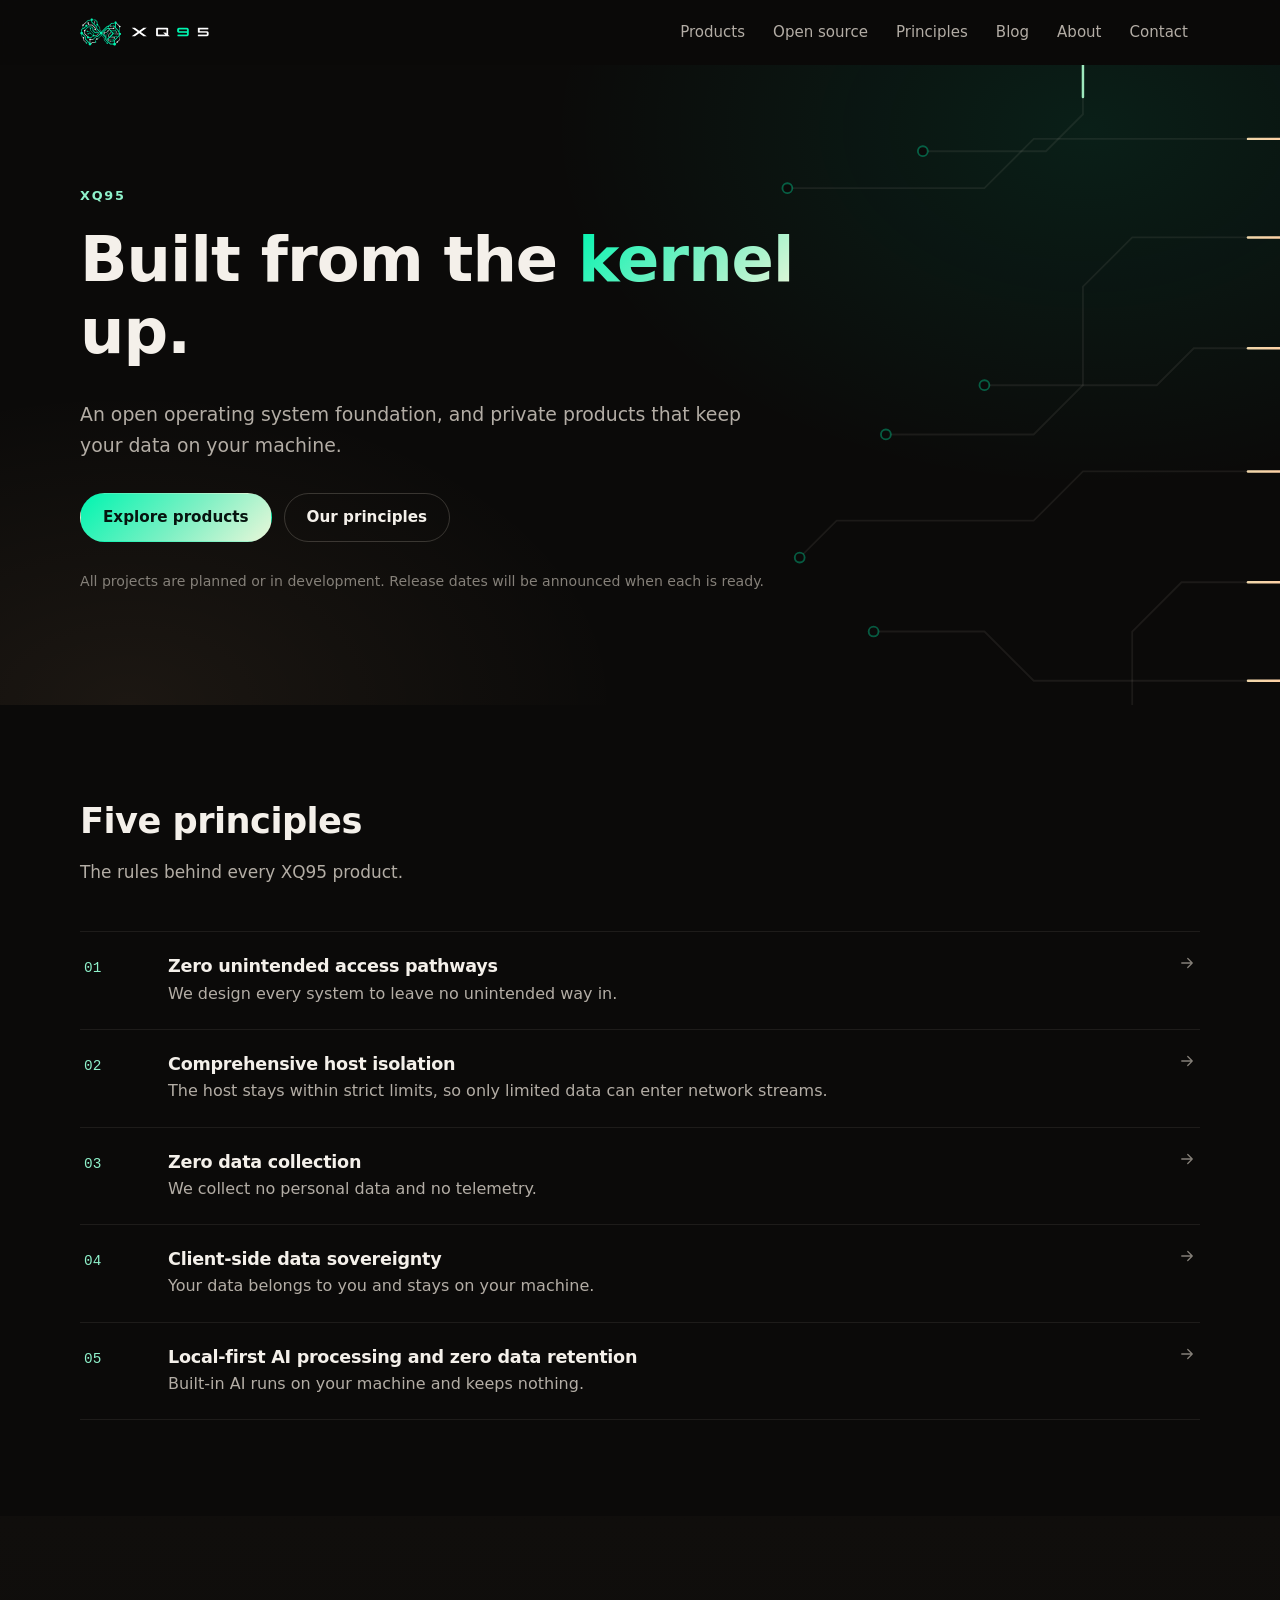
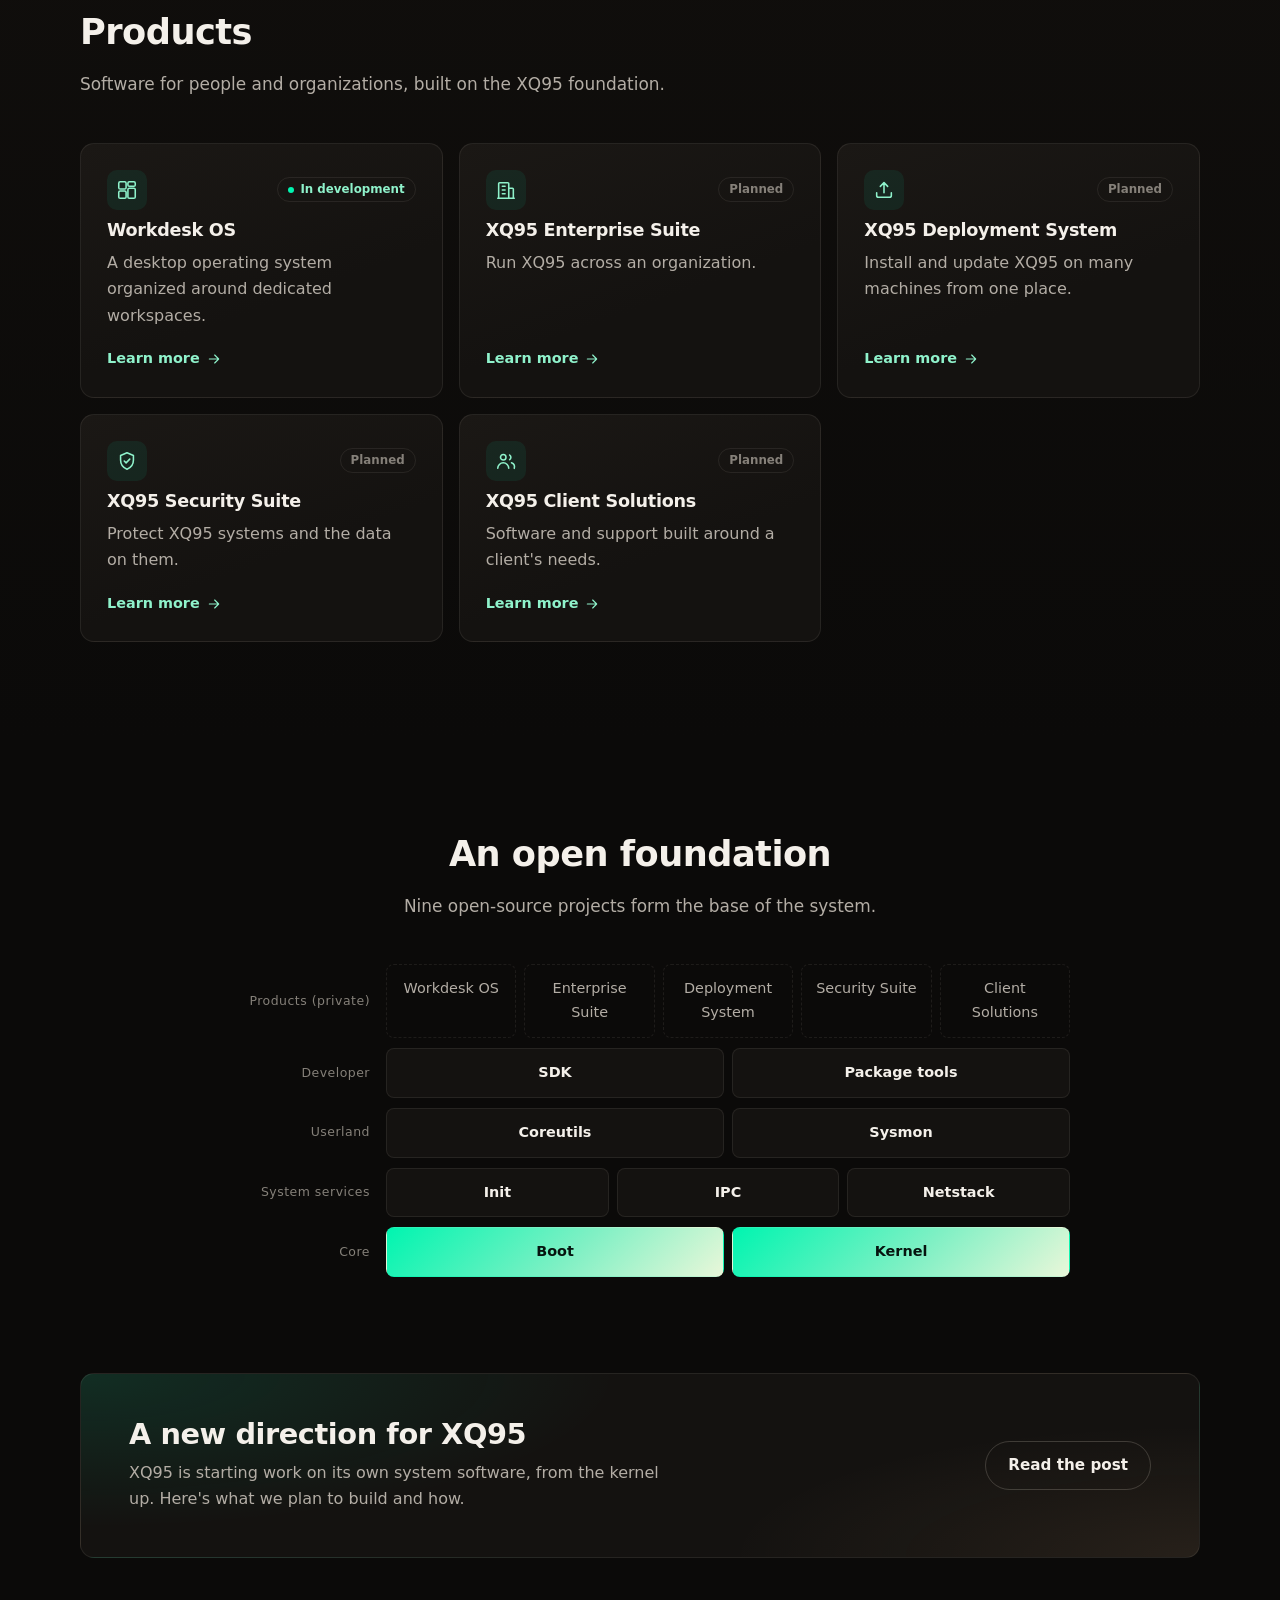
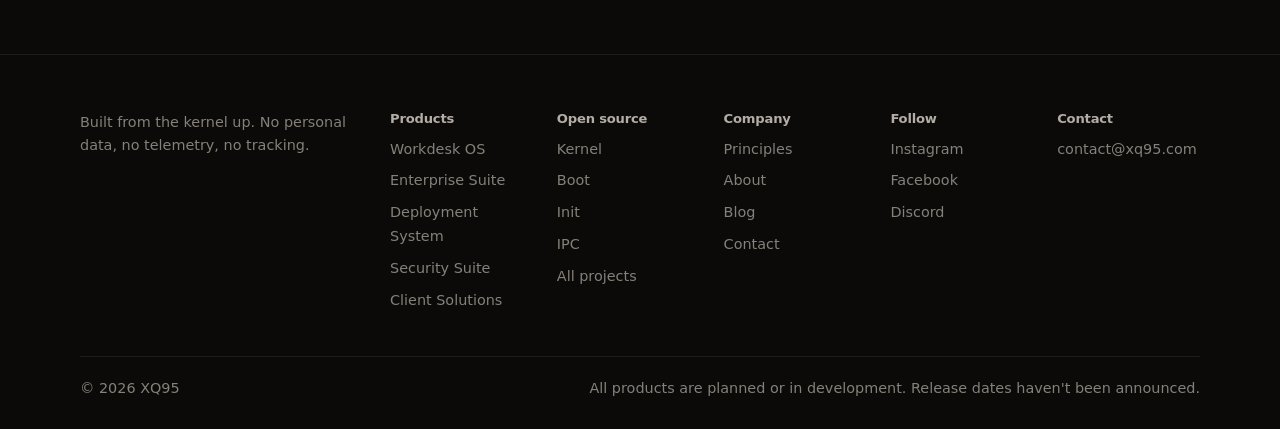
==== commit e39fc6a4: "Redesign site with minimal layout and add social links" ====
--- a/index.html
+++ b/index.html
@@ -13,7 +13,7 @@
 <meta property="og:url" content="https://xq95.com/">
 <meta property="og:image" content="https://xq95.com/images/xq95-og.png">
 <meta name="twitter:card" content="summary_large_image">
-<meta name="theme-color" content="#030605">
+<meta name="theme-color" content="#0b0a09">
 <link rel="icon" href="favicon.png" type="image/png">
 <link rel="apple-touch-icon" href="apple-touch-icon.png">
 <link rel="stylesheet" href="css/styles.css">
@@ -24,180 +24,112 @@
 <a class="skip" href="#main">Skip to content</a>
 <header class="site-header">
   <div class="wrap header-inner">
-    <a class="brand" href="index.html" aria-label="XQ95 home"><img src="images/xq95-mark-small.png" alt="" width="96" height="66"><span class="wordmark">XQ<b>9</b>5</span></a>
+    <a class="brand" href="index.html"><img src="images/xq95-header.png" alt="XQ95 home" width="519" height="112"></a>
     <nav id="site-nav" class="site-nav" aria-label="Main"><ul><li><a href="products.html">Products</a></li><li><a href="open-source.html">Open source</a></li><li><a href="principles.html">Principles</a></li><li><a href="blog/index.html">Blog</a></li><li><a href="about.html">About</a></li><li><a href="contact.html">Contact</a></li></ul></nav>
     <button class="icon-btn nav-toggle" type="button" aria-expanded="false" aria-controls="site-nav" aria-label="Open menu"><svg viewBox="0 0 24 24" width="22" height="22" fill="none" stroke="currentColor" stroke-width="1.7" stroke-linecap="round" stroke-linejoin="round" aria-hidden="true"><path d="M4 7h16M4 12h16M4 17h16"/></svg></button>
   </div>
 </header>
 <main id="main">
 
-<section class="hero grid-bg">
-  <div class="wrap hero-grid">
-    <div>
-      <div class="eyebrow">XQ95 · New direction</div>
-      <h1>Built from the <span class="shine">kernel</span> up.</h1>
-      <p class="lead">XQ95 is building an operating system foundation in the open — kernel, boot, init, and core tools — and private products that respect your data on top of it.</p>
+<section class="hero">
+  <svg class="traces" viewBox="0 0 760 520" preserveAspectRatio="xMaxYMid slice" aria-hidden="true"><defs><linearGradient id="sig-grad" gradientUnits="userSpaceOnUse" x1="760" y1="0" x2="340" y2="0"><stop offset="0" stop-color="#ffd2a6"/><stop offset="0.5" stop-color="#7ff0c4"/><stop offset="1" stop-color="#00f5b0"/></linearGradient></defs><path d="M760 60 H560 L520 100 H360"/><path d="M760 140 H640 L600 180 V260 L560 300 H440"/><path d="M760 230 H690 L660 260 H520"/><path d="M760 330 H600 L560 370 H400 L370 400"/><path d="M760 420 H680 L640 460 V520"/><path d="M600 0 V40 L570 70 H470"/><path d="M760 500 H560 L520 460 H430"/><path class="sig" d="M760 60 H560 L520 100 H360"/><path class="sig" d="M760 140 H640 L600 180 V260 L560 300 H440"/><path class="sig" d="M760 230 H690 L660 260 H520"/><path class="sig" d="M760 330 H600 L560 370 H400 L370 400"/><path class="sig" d="M760 420 H680 L640 460 V520"/><path class="sig" d="M600 0 V40 L570 70 H470"/><path class="sig" d="M760 500 H560 L520 460 H430"/><circle cx="360" cy="100" r="4"/><circle cx="440" cy="300" r="4"/><circle cx="520" cy="260" r="4"/><circle cx="370" cy="400" r="4"/><circle cx="470" cy="70" r="4"/><circle cx="430" cy="460" r="4"/></svg>
+  <div class="wrap">
+    <div class="hero-content">
+      <div class="eyebrow">XQ95</div>
+      <h1>Built from the <span class="grad-text">kernel</span> up.</h1>
+      <p class="lead">An open operating system foundation, and private products that keep your data on your machine.</p>
       <div class="actions">
         <a class="btn btn-primary" href="products.html">Explore products</a>
         <a class="btn btn-secondary" href="principles.html">Our principles</a>
       </div>
-    </div>
-    <div class="hero-art" aria-hidden="true">
-      <svg class="traces" viewBox="0 0 500 430" preserveAspectRatio="none" aria-hidden="true"><path d="M0 80 H110 L150 120 H190"/><path d="M500 64 H400 L362 102 V150"/><path d="M0 330 H84 L124 290 H168"/><path d="M500 362 H414 L372 320 H330"/><path d="M250 0 V36 L226 60"/><path d="M250 430 V394 L274 370"/><path class="sig" d="M0 80 H110 L150 120 H190"/><path class="sig" d="M500 64 H400 L362 102 V150"/><path class="sig" d="M0 330 H84 L124 290 H168"/><path class="sig" d="M500 362 H414 L372 320 H330"/><path class="sig" d="M250 0 V36 L226 60"/><path class="sig" d="M250 430 V394 L274 370"/><circle cx="190" cy="120" r="4"/><circle cx="362" cy="150" r="4"/><circle cx="168" cy="290" r="4"/><circle cx="330" cy="320" r="4"/></svg>
-      <div class="halo"></div>
-      <div class="ring"></div>
-      <div class="ring r2"></div>
-      <img class="logo" src="images/xq95-mark.png" alt="" width="640" height="434">
+      <p class="status-line">All projects are planned or in development. Release dates will be announced when each is ready.</p>
     </div>
   </div>
-  <div class="wrap mt"><div class="notice" role="note"><svg viewBox="0 0 24 24" width="18" height="18" fill="none" stroke="currentColor" stroke-width="1.7" stroke-linecap="round" stroke-linejoin="round" aria-hidden="true"><circle cx="12" cy="12" r="9"/><path d="M12 11v5M12 8h.01"/></svg><p>Everything on this site is planned or in development. We'll announce release dates when each project is ready to use.</p></div></div>
 </section>
-
-<div class="ticker" aria-hidden="true"><div class="ticker-track"><span>xq95-kernel</span><span>xq95-boot</span><span>xq95-init</span><span>xq95-ipc</span><span>xq95-netstack</span><span>xq95-coreutils</span><span>xq95-sysmon</span><span>xq95-package-tools</span><span>xq95-sdk</span><span>xq95-kernel</span><span>xq95-boot</span><span>xq95-init</span><span>xq95-ipc</span><span>xq95-netstack</span><span>xq95-coreutils</span><span>xq95-sysmon</span><span>xq95-package-tools</span><span>xq95-sdk</span></div></div>
 
 <section class="section" aria-labelledby="principles-h">
   <div class="wrap">
     <div class="section-head reveal">
-      <span class="kicker">// core principles</span>
-      <h2 id="principles-h">Five principles behind everything we build</h2>
-      <p>Your machine, your data. These rules apply to every XQ95 product.</p>
+      <h2 id="principles-h">Five principles</h2>
+      <p>The rules behind every XQ95 product.</p>
     </div>
-    <div class="principles"><a class="card principle reveal" style="--d:0.00s" href="principles.html#zero-unintended-access">
+    <ul class="principle-list reveal"><li><a href="principles.html#zero-unintended-access">
   <span class="num">01</span>
-  <h3>Zero unintended access pathways</h3>
-  <p>We design every system to leave no unintended way in.</p>
-</a><a class="card principle reveal" style="--d:0.08s" href="principles.html#host-isolation">
+  <div><h3>Zero unintended access pathways</h3><p>We design every system to leave no unintended way in.</p></div>
+  <svg viewBox="0 0 24 24" width="18" height="18" fill="none" stroke="currentColor" stroke-width="1.7" stroke-linecap="round" stroke-linejoin="round" aria-hidden="true"><path d="M5 12h14M13 6l6 6-6 6"/></svg>
+</a></li><li><a href="principles.html#host-isolation">
   <span class="num">02</span>
-  <h3>Comprehensive host isolation</h3>
-  <p>The host stays within strict limits, so only limited data can enter network streams.</p>
-</a><a class="card principle reveal" style="--d:0.16s" href="principles.html#zero-data-collection">
+  <div><h3>Comprehensive host isolation</h3><p>The host stays within strict limits, so only limited data can enter network streams.</p></div>
+  <svg viewBox="0 0 24 24" width="18" height="18" fill="none" stroke="currentColor" stroke-width="1.7" stroke-linecap="round" stroke-linejoin="round" aria-hidden="true"><path d="M5 12h14M13 6l6 6-6 6"/></svg>
+</a></li><li><a href="principles.html#zero-data-collection">
   <span class="num">03</span>
-  <h3>Zero data collection</h3>
-  <p>We collect no personal data and no telemetry.</p>
-</a><a class="card principle reveal" style="--d:0.24s" href="principles.html#data-sovereignty">
+  <div><h3>Zero data collection</h3><p>We collect no personal data and no telemetry.</p></div>
+  <svg viewBox="0 0 24 24" width="18" height="18" fill="none" stroke="currentColor" stroke-width="1.7" stroke-linecap="round" stroke-linejoin="round" aria-hidden="true"><path d="M5 12h14M13 6l6 6-6 6"/></svg>
+</a></li><li><a href="principles.html#data-sovereignty">
   <span class="num">04</span>
-  <h3>Client-side data sovereignty</h3>
-  <p>Your data belongs to you and stays on your machine.</p>
-</a><a class="card principle reveal" style="--d:0.32s" href="principles.html#local-first-ai">
+  <div><h3>Client-side data sovereignty</h3><p>Your data belongs to you and stays on your machine.</p></div>
+  <svg viewBox="0 0 24 24" width="18" height="18" fill="none" stroke="currentColor" stroke-width="1.7" stroke-linecap="round" stroke-linejoin="round" aria-hidden="true"><path d="M5 12h14M13 6l6 6-6 6"/></svg>
+</a></li><li><a href="principles.html#local-first-ai">
   <span class="num">05</span>
-  <h3>Local-first AI processing and zero data retention</h3>
-  <p>Built-in AI runs on your machine and keeps nothing.</p>
-</a></div>
+  <div><h3>Local-first AI processing and zero data retention</h3><p>Built-in AI runs on your machine and keeps nothing.</p></div>
+  <svg viewBox="0 0 24 24" width="18" height="18" fill="none" stroke="currentColor" stroke-width="1.7" stroke-linecap="round" stroke-linejoin="round" aria-hidden="true"><path d="M5 12h14M13 6l6 6-6 6"/></svg>
+</a></li></ul>
   </div>
 </section>
 
 <section class="section section-alt" aria-labelledby="products-h">
   <div class="wrap">
     <div class="section-head reveal">
-      <span class="kicker">// products</span>
       <h2 id="products-h">Products</h2>
       <p>Software for people and organizations, built on the XQ95 foundation.</p>
     </div>
-    <div class="grid grid-3">
-      <a class="card card-feature reveal" href="products.html#workdesk-os">
-        <div class="text">
-          <div class="icon icon-lg"><svg viewBox="0 0 24 24" width="28" height="28" fill="none" stroke="currentColor" stroke-width="1.7" stroke-linecap="round" stroke-linejoin="round" aria-hidden="true"><rect x="3" y="3" width="8" height="8" rx="1.5"/><rect x="13" y="3" width="8" height="5" rx="1.5"/><rect x="13" y="10" width="8" height="11" rx="1.5"/><rect x="3" y="13" width="8" height="8" rx="1.5"/></svg></div>
-          <span class="badge badge-dev">In development</span>
-          <h3>Workdesk OS</h3>
-          <p>A desktop operating system organized around dedicated workspaces. Each kind of work gets its own space, so switching tasks doesn't mean digging through windows.</p>
-          <span class="more">Learn more <svg viewBox="0 0 24 24" width="16" height="16" fill="none" stroke="currentColor" stroke-width="1.7" stroke-linecap="round" stroke-linejoin="round" aria-hidden="true"><path d="M5 12h14M13 6l6 6-6 6"/></svg></span>
-        </div>
-        <div class="feature-art" aria-hidden="true"><i></i><i></i><i></i><i></i><i></i></div>
-      </a>
-      <a class="card reveal" style="--d:0.00s" href="products.html#enterprise-suite">
-  <div class="icon"><svg viewBox="0 0 24 24" width="22" height="22" fill="none" stroke="currentColor" stroke-width="1.7" stroke-linecap="round" stroke-linejoin="round" aria-hidden="true"><path d="M4 21V5a1 1 0 0 1 1-1h9a1 1 0 0 1 1 1v16M15 10h4a1 1 0 0 1 1 1v10M3 21h18M8 8h3M8 12h3M8 16h3"/></svg></div>
-  <span class="badge badge-plan">Planned</span>
+    <div class="grid grid-3"><a class="card reveal" style="--d:0.00s" href="products.html#workdesk-os">
+  <div class="card-top"><div class="icon"><svg viewBox="0 0 24 24" width="22" height="22" fill="none" stroke="currentColor" stroke-width="1.7" stroke-linecap="round" stroke-linejoin="round" aria-hidden="true"><rect x="3" y="3" width="8" height="8" rx="1.5"/><rect x="13" y="3" width="8" height="5" rx="1.5"/><rect x="13" y="10" width="8" height="11" rx="1.5"/><rect x="3" y="13" width="8" height="8" rx="1.5"/></svg></div><span class="badge badge-dev">In development</span></div>
+  <h3>Workdesk OS</h3>
+  <p>A desktop operating system organized around dedicated workspaces.</p>
+  <span class="more">Learn more <svg viewBox="0 0 24 24" width="16" height="16" fill="none" stroke="currentColor" stroke-width="1.7" stroke-linecap="round" stroke-linejoin="round" aria-hidden="true"><path d="M5 12h14M13 6l6 6-6 6"/></svg></span>
+</a><a class="card reveal" style="--d:0.06s" href="products.html#enterprise-suite">
+  <div class="card-top"><div class="icon"><svg viewBox="0 0 24 24" width="22" height="22" fill="none" stroke="currentColor" stroke-width="1.7" stroke-linecap="round" stroke-linejoin="round" aria-hidden="true"><path d="M4 21V5a1 1 0 0 1 1-1h9a1 1 0 0 1 1 1v16M15 10h4a1 1 0 0 1 1 1v10M3 21h18M8 8h3M8 12h3M8 16h3"/></svg></div><span class="badge badge-plan">Planned</span></div>
   <h3>XQ95 Enterprise Suite</h3>
   <p>Run XQ95 across an organization.</p>
   <span class="more">Learn more <svg viewBox="0 0 24 24" width="16" height="16" fill="none" stroke="currentColor" stroke-width="1.7" stroke-linecap="round" stroke-linejoin="round" aria-hidden="true"><path d="M5 12h14M13 6l6 6-6 6"/></svg></span>
-</a><a class="card reveal" style="--d:0.08s" href="products.html#deployment-system">
-  <div class="icon"><svg viewBox="0 0 24 24" width="22" height="22" fill="none" stroke="currentColor" stroke-width="1.7" stroke-linecap="round" stroke-linejoin="round" aria-hidden="true"><path d="M12 15V4M8 8l4-4 4 4"/><path d="M4 15v3a2 2 0 0 0 2 2h12a2 2 0 0 0 2-2v-3"/></svg></div>
-  <span class="badge badge-plan">Planned</span>
+</a><a class="card reveal" style="--d:0.12s" href="products.html#deployment-system">
+  <div class="card-top"><div class="icon"><svg viewBox="0 0 24 24" width="22" height="22" fill="none" stroke="currentColor" stroke-width="1.7" stroke-linecap="round" stroke-linejoin="round" aria-hidden="true"><path d="M12 15V4M8 8l4-4 4 4"/><path d="M4 15v3a2 2 0 0 0 2 2h12a2 2 0 0 0 2-2v-3"/></svg></div><span class="badge badge-plan">Planned</span></div>
   <h3>XQ95 Deployment System</h3>
   <p>Install and update XQ95 on many machines from one place.</p>
   <span class="more">Learn more <svg viewBox="0 0 24 24" width="16" height="16" fill="none" stroke="currentColor" stroke-width="1.7" stroke-linecap="round" stroke-linejoin="round" aria-hidden="true"><path d="M5 12h14M13 6l6 6-6 6"/></svg></span>
-</a><a class="card reveal" style="--d:0.16s" href="products.html#security-suite">
-  <div class="icon"><svg viewBox="0 0 24 24" width="22" height="22" fill="none" stroke="currentColor" stroke-width="1.7" stroke-linecap="round" stroke-linejoin="round" aria-hidden="true"><path d="M12 3l7 3v5c0 4.5-3 8.5-7 10-4-1.5-7-5.5-7-10V6l7-3z"/><path d="M9 12l2 2 4-4"/></svg></div>
-  <span class="badge badge-plan">Planned</span>
+</a><a class="card reveal" style="--d:0.18s" href="products.html#security-suite">
+  <div class="card-top"><div class="icon"><svg viewBox="0 0 24 24" width="22" height="22" fill="none" stroke="currentColor" stroke-width="1.7" stroke-linecap="round" stroke-linejoin="round" aria-hidden="true"><path d="M12 3l7 3v5c0 4.5-3 8.5-7 10-4-1.5-7-5.5-7-10V6l7-3z"/><path d="M9 12l2 2 4-4"/></svg></div><span class="badge badge-plan">Planned</span></div>
   <h3>XQ95 Security Suite</h3>
   <p>Protect XQ95 systems and the data on them.</p>
   <span class="more">Learn more <svg viewBox="0 0 24 24" width="16" height="16" fill="none" stroke="currentColor" stroke-width="1.7" stroke-linecap="round" stroke-linejoin="round" aria-hidden="true"><path d="M5 12h14M13 6l6 6-6 6"/></svg></span>
 </a><a class="card reveal" style="--d:0.24s" href="products.html#client-solutions">
-  <div class="icon"><svg viewBox="0 0 24 24" width="22" height="22" fill="none" stroke="currentColor" stroke-width="1.7" stroke-linecap="round" stroke-linejoin="round" aria-hidden="true"><circle cx="9" cy="8" r="3"/><path d="M3 20a6 6 0 0 1 12 0"/><path d="M16 5.5a3 3 0 0 1 0 5M18 14a5 5 0 0 1 3 6"/></svg></div>
-  <span class="badge badge-plan">Planned</span>
+  <div class="card-top"><div class="icon"><svg viewBox="0 0 24 24" width="22" height="22" fill="none" stroke="currentColor" stroke-width="1.7" stroke-linecap="round" stroke-linejoin="round" aria-hidden="true"><circle cx="9" cy="8" r="3"/><path d="M3 20a6 6 0 0 1 12 0"/><path d="M16 5.5a3 3 0 0 1 0 5M18 14a5 5 0 0 1 3 6"/></svg></div><span class="badge badge-plan">Planned</span></div>
   <h3>XQ95 Client Solutions</h3>
   <p>Software and support built around a client's needs.</p>
   <span class="more">Learn more <svg viewBox="0 0 24 24" width="16" height="16" fill="none" stroke="currentColor" stroke-width="1.7" stroke-linecap="round" stroke-linejoin="round" aria-hidden="true"><path d="M5 12h14M13 6l6 6-6 6"/></svg></span>
-</a>
-    </div>
+</a></div>
   </div>
 </section>
 
 <section class="section" aria-labelledby="stack-h">
   <div class="wrap">
     <div class="section-head center reveal">
-      <span class="kicker">// open source</span>
       <h2 id="stack-h">An open foundation</h2>
-      <p>Nine open-source projects make up the base of the system. Our private products are planned to build on top of them.</p>
+      <p>Nine open-source projects form the base of the system.</p>
     </div>
     <div class="stack reveal" role="group" aria-label="XQ95 system layers"><div class="layer layer-products"><div class="layer-name">Products (private)</div><div class="layer-items"><a class="chip" style="--i:4" href="products.html#workdesk-os">Workdesk OS</a><a class="chip" style="--i:4" href="products.html#enterprise-suite">Enterprise Suite</a><a class="chip" style="--i:4" href="products.html#deployment-system">Deployment System</a><a class="chip" style="--i:4" href="products.html#security-suite">Security Suite</a><a class="chip" style="--i:4" href="products.html#client-solutions">Client Solutions</a></div></div><div class="layer "><div class="layer-name">Developer</div><div class="layer-items"><a class="chip" style="--i:3" href="open-source.html#sdk">SDK</a><a class="chip" style="--i:3" href="open-source.html#package-tools">Package tools</a></div></div><div class="layer "><div class="layer-name">Userland</div><div class="layer-items"><a class="chip" style="--i:2" href="open-source.html#coreutils">Coreutils</a><a class="chip" style="--i:2" href="open-source.html#sysmon">Sysmon</a></div></div><div class="layer "><div class="layer-name">System services</div><div class="layer-items"><a class="chip" style="--i:1" href="open-source.html#init">Init</a><a class="chip" style="--i:1" href="open-source.html#ipc">IPC</a><a class="chip" style="--i:1" href="open-source.html#netstack">Netstack</a></div></div><div class="layer layer-core"><div class="layer-name">Core</div><div class="layer-items"><a class="chip" style="--i:0" href="open-source.html#boot">Boot</a><a class="chip" style="--i:0" href="open-source.html#kernel">Kernel</a></div></div></div>
-    <p class="stack-note">Select any layer to read about it.</p>
   </div>
 </section>
 
-<section class="section section-alt" aria-labelledby="who-h">
+<section class="section" style="padding-top:0" aria-labelledby="blog-h">
   <div class="wrap">
-    <div class="section-head reveal">
-      <span class="kicker">// audience</span>
-      <h2 id="who-h">Who it's for</h2>
-    </div>
-    <div class="split">
-      <div class="panel reveal">
-        <div class="icon"><svg viewBox="0 0 24 24" width="22" height="22" fill="none" stroke="currentColor" stroke-width="1.7" stroke-linecap="round" stroke-linejoin="round" aria-hidden="true"><path d="M8 7l-5 5 5 5M16 7l5 5-5 5"/></svg></div>
-        <h3>For developers</h3>
-        <p>Build on an open foundation.</p>
-        <ul>
-          <li>Read and contribute to the source code</li>
-          <li>Build software with the XQ95 SDK</li>
-          <li>Use the same tools we use</li>
-        </ul>
-        <a class="btn btn-secondary" href="open-source.html">Open-source projects</a>
+    <div class="cta reveal">
+      <div>
+        <h2 id="blog-h">A new direction for XQ95</h2>
+        <p>XQ95 is starting work on its own system software, from the kernel up. Here's what we plan to build and how.</p>
       </div>
-      <div class="panel reveal" style="--d:0.1s">
-        <div class="icon"><svg viewBox="0 0 24 24" width="22" height="22" fill="none" stroke="currentColor" stroke-width="1.7" stroke-linecap="round" stroke-linejoin="round" aria-hidden="true"><path d="M4 21V5a1 1 0 0 1 1-1h9a1 1 0 0 1 1 1v16M15 10h4a1 1 0 0 1 1 1v10M3 21h18M8 8h3M8 12h3M8 16h3"/></svg></div>
-        <h3>For organizations</h3>
-        <p>Run XQ95 across your organization.</p>
-        <ul>
-          <li>Manage machines with Enterprise Suite</li>
-          <li>Roll out systems with Deployment System</li>
-          <li>Protect them with Security Suite</li>
-        </ul>
-        <a class="btn btn-secondary" href="products.html#enterprise-suite">Business products</a>
-      </div>
-    </div>
-  </div>
-</section>
-
-<section class="section" aria-labelledby="blog-h">
-  <div class="wrap">
-    <div class="section-head reveal">
-      <span class="kicker">// blog</span>
-      <h2 id="blog-h">From the blog</h2>
-    </div>
-    <div class="grid grid-3">
-      <a class="card reveal" href="blog/a-new-direction.html">
-        <time datetime="2026-11-17" class="meta">17 November 2026</time>
-        <h3>A new direction for XQ95</h3>
-        <p>XQ95 is starting work on its own system software, from the kernel up. Here's what we plan to build and how.</p>
-        <span class="more">Read post <svg viewBox="0 0 24 24" width="16" height="16" fill="none" stroke="currentColor" stroke-width="1.7" stroke-linecap="round" stroke-linejoin="round" aria-hidden="true"><path d="M5 12h14M13 6l6 6-6 6"/></svg></span>
-      </a>
-    </div>
-    <div class="cta mt reveal">
-      <div>
-        <h2>Follow the build</h2>
-        <p>We post progress on the blog as each project moves forward.</p>
-      </div>
-      <a class="btn btn-primary" href="blog/index.html">Go to the blog</a>
+      <a class="btn btn-secondary" href="blog/a-new-direction.html">Read the post</a>
     </div>
   </div>
 </section>
@@ -207,7 +139,6 @@
   <div class="wrap">
     <div class="footer-top">
       <div class="footer-brand">
-        <img src="images/xq95-wordmark.png" alt="XQ95" width="360" height="56">
         <p>Built from the kernel up. No personal data, no telemetry, no tracking.</p>
       </div>
       <div class="footer-grid">
@@ -224,6 +155,10 @@
           <ul><li><a href="principles.html">Principles</a></li><li><a href="about.html">About</a></li><li><a href="blog/index.html">Blog</a></li><li><a href="contact.html">Contact</a></li></ul>
         </div>
         <div>
+          <h2>Follow</h2>
+          <ul><li><a href="https://www.instagram.com/com.xq95/" rel="noopener">Instagram</a></li><li><a href="https://www.facebook.com/share/1Daz4eBZBs/" rel="noopener">Facebook</a></li><li><a href="https://discord.gg/kDen7R5PCM" rel="noopener">Discord</a></li></ul>
+        </div>
+        <div>
           <h2>Contact</h2>
           <ul><li><a href="mailto:contact@xq95.com">contact@xq95.com</a></li></ul>
         </div>
--- a/css/styles.css
+++ b/css/styles.css
@@ -1,24 +1,22 @@
 :root {
   --mint: #00f5b0;
   --mint-rgb: 0, 245, 176;
-  --bg: #030605;
-  --bg-alt: #070d0b;
-  --surface: #0b1210;
-  --surface-2: #111a17;
-  --text: #eef6f3;
-  --text-2: #a6b4ae;
-  --text-3: #7d8b85;
-  --border: rgba(255, 255, 255, 0.08);
-  --border-strong: rgba(var(--mint-rgb), 0.35);
-  --accent: var(--mint);
-  --accent-hover: #5fffd0;
-  --on-accent: #00140d;
-  --accent-soft: rgba(var(--mint-rgb), 0.1);
-  --accent-text: var(--mint);
-  --header-bg: rgba(3, 6, 5, 0.72);
+  --mint-soft: #8ff2cb;
+  --warm-rgb: 255, 196, 140;
+  --bg: #0b0a09;
+  --bg-alt: #100e0c;
+  --surface: #141210;
+  --surface-2: #1b1815;
+  --text: #f4f0ea;
+  --text-2: #b3ada5;
+  --text-3: #858079;
+  --border: rgba(255, 240, 225, 0.08);
+  --border-strong: rgba(var(--mint-rgb), 0.4);
+  --on-accent: #06140f;
+  --grad-mint: linear-gradient(135deg, #00f5b0 0%, #7ff0c4 55%, #e9f7d9 100%);
+  --header-bg: rgba(11, 10, 9, 0.78);
   --radius: 8px;
   --radius-lg: 14px;
-  --glow: 0 0 0 1px rgba(var(--mint-rgb), 0.35), 0 0 24px rgba(var(--mint-rgb), 0.18);
   --font: "Segoe UI Variable Text", "Segoe UI", system-ui, -apple-system, "Helvetica Neue", Roboto, Arial, sans-serif;
   --font-display: "Segoe UI Variable Display", "Segoe UI", system-ui, -apple-system, "Helvetica Neue", Roboto, Arial, sans-serif;
   --mono: ui-monospace, "Cascadia Code", "SFMono-Regular", Consolas, monospace;
@@ -32,431 +30,301 @@
   margin: 0;
   background: var(--bg);
   color: var(--text);
-  font: 16px/1.6 var(--font);
+  font: 16px/1.65 var(--font);
   -webkit-font-smoothing: antialiased;
   overflow-x: clip;
 }
 img, svg { display: block; max-width: 100%; }
-a { color: var(--accent-text); text-underline-offset: 3px; }
-a:hover { text-decoration-thickness: 2px; }
+a { color: var(--mint-soft); text-underline-offset: 3px; }
+a:hover { color: var(--mint); }
 h1, h2, h3 {
   font-family: var(--font-display);
   line-height: 1.15;
   margin: 0 0 0.5em;
   font-weight: 600;
-  letter-spacing: -0.01em;
-}
-h1 { font-size: clamp(2.2rem, 5vw, 3.7rem); }
-h2 { font-size: clamp(1.6rem, 3vw, 2.3rem); }
-h3 { font-size: 1.15rem; }
+  letter-spacing: -0.015em;
+}
+h1 { font-size: clamp(2.3rem, 5.2vw, 3.9rem); }
+h2 { font-size: clamp(1.6rem, 3vw, 2.2rem); }
+h3 { font-size: 1.1rem; }
 p { margin: 0 0 1em; }
-::selection { background: rgba(var(--mint-rgb), 0.3); }
+::selection { background: rgba(var(--mint-rgb), 0.28); }
 :focus-visible { outline: 2px solid var(--mint); outline-offset: 2px; }
 
-.wrap { width: min(1180px, 100% - 40px); margin-inline: auto; }
+.wrap { width: min(1120px, 100% - 40px); margin-inline: auto; }
 .skip {
   position: absolute; left: -999px; top: 8px; z-index: 100;
   background: var(--surface); color: var(--text); padding: 8px 12px; border-radius: var(--radius);
 }
 .skip:focus { left: 12px; }
-.mint { color: var(--mint); }
 
 /* Header */
 .site-header {
   position: sticky; top: 0; z-index: 50;
   background: var(--header-bg);
-  -webkit-backdrop-filter: saturate(160%) blur(18px);
-  backdrop-filter: saturate(160%) blur(18px);
-  border-bottom: 1px solid var(--border);
-  transition: border-color 0.3s, box-shadow 0.3s;
-}
-.site-header.scrolled { border-bottom-color: rgba(var(--mint-rgb), 0.2); box-shadow: 0 8px 30px rgba(0, 0, 0, 0.5); }
-.header-inner { display: flex; align-items: center; gap: 20px; height: 62px; }
-.brand { display: flex; align-items: center; gap: 10px; color: var(--text); text-decoration: none; }
-.brand img { width: auto; height: 26px; }
-.wordmark { font-weight: 600; font-size: 1.05rem; letter-spacing: 0.32em; margin-right: -0.32em; }
-.wordmark b { color: var(--mint); font-weight: 600; }
-.site-nav { flex: 1; }
-.site-nav ul { list-style: none; display: flex; gap: 2px; margin: 0; padding: 0; }
+  -webkit-backdrop-filter: saturate(150%) blur(16px);
+  backdrop-filter: saturate(150%) blur(16px);
+  border-bottom: 1px solid transparent;
+  transition: border-color 0.3s;
+}
+.site-header.scrolled { border-bottom-color: var(--border); }
+.header-inner { display: flex; align-items: center; gap: 28px; height: 64px; }
+.brand { display: flex; align-items: center; flex: none; }
+.brand img { width: auto; height: 28px; }
+.site-nav { flex: 1; display: flex; justify-content: flex-end; }
+.site-nav ul { list-style: none; display: flex; gap: 4px; margin: 0; padding: 0; }
 .site-nav a {
-  position: relative; display: block; padding: 8px 12px; border-radius: 6px;
-  color: var(--text-2); text-decoration: none; font-size: 0.95rem; transition: color 0.2s, background 0.2s;
-}
-.site-nav a:hover { background: var(--surface-2); color: var(--text); }
-.site-nav a[aria-current="page"] { color: var(--text); font-weight: 600; }
-.site-nav a[aria-current="page"]::after {
-  content: ""; position: absolute; left: 12px; right: 12px; bottom: 2px; height: 2px;
-  border-radius: 2px; background: var(--mint); box-shadow: 0 0 10px rgba(var(--mint-rgb), 0.8);
-}
+  display: block; padding: 8px 12px; border-radius: 6px;
+  color: var(--text-2); text-decoration: none; font-size: 0.94rem; transition: color 0.2s;
+}
+.site-nav a:hover { color: var(--text); }
+.site-nav a[aria-current="page"] { color: var(--text); }
 .icon-btn {
-  width: 40px; height: 40px; border-radius: 6px; border: 1px solid transparent;
+  width: 40px; height: 40px; border-radius: 6px; border: 0;
   background: transparent; color: var(--text-2); display: none; place-items: center; cursor: pointer;
 }
-.icon-btn:hover { background: var(--surface-2); color: var(--text); }
+.icon-btn:hover { color: var(--text); }
 
 /* Buttons */
 .btn {
-  position: relative; display: inline-flex; align-items: center; gap: 8px;
-  padding: 11px 22px; border-radius: 6px; border: 1px solid transparent;
+  display: inline-flex; align-items: center; gap: 8px;
+  padding: 11px 22px; border-radius: 999px; border: 1px solid transparent;
   font-weight: 600; font-size: 0.95rem; text-decoration: none;
-  transition: background 0.2s, box-shadow 0.25s, transform 0.2s var(--ease), border-color 0.2s;
+  transition: box-shadow 0.3s, border-color 0.2s, color 0.2s, transform 0.2s var(--ease);
 }
 .btn:hover { transform: translateY(-1px); }
-.btn-primary { background: var(--mint); color: var(--on-accent); box-shadow: 0 0 0 rgba(var(--mint-rgb), 0); }
-.btn-primary:hover { background: var(--accent-hover); box-shadow: 0 0 28px rgba(var(--mint-rgb), 0.45); }
-.btn-secondary { background: rgba(255, 255, 255, 0.03); color: var(--text); border-color: rgba(255, 255, 255, 0.16); }
-.btn-secondary:hover { border-color: var(--mint); color: var(--mint); }
-
-/* Background grid used by hero sections */
-.grid-bg { position: relative; isolation: isolate; }
-.grid-bg::before {
-  content: ""; position: absolute; inset: 0; z-index: -1;
-  background-image:
-    linear-gradient(rgba(var(--mint-rgb), 0.07) 1px, transparent 1px),
-    linear-gradient(90deg, rgba(var(--mint-rgb), 0.07) 1px, transparent 1px);
-  background-size: 48px 48px;
-  -webkit-mask-image: radial-gradient(70% 70% at 70% 40%, #000 20%, transparent 75%);
-  mask-image: radial-gradient(70% 70% at 70% 40%, #000 20%, transparent 75%);
-  animation: grid-drift 24s linear infinite;
-}
-@keyframes grid-drift { to { background-position: 48px 48px, 48px 48px; } }
+.btn-primary { background: var(--grad-mint); color: var(--on-accent); }
+.btn-primary:hover { color: var(--on-accent); box-shadow: 0 8px 28px rgba(var(--mint-rgb), 0.25); }
+.btn-secondary { background: transparent; color: var(--text); border-color: rgba(255, 240, 225, 0.18); }
+.btn-secondary:hover { color: var(--text); border-color: var(--mint-soft); }
 
 /* Hero */
-.hero { padding: 64px 0 48px; overflow: hidden; }
-.hero-grid { display: grid; grid-template-columns: 1fr 1fr; gap: 40px; align-items: center; }
+.hero, .page-hero {
+  position: relative; isolation: isolate; overflow: hidden;
+  background:
+    radial-gradient(60% 80% at 85% 10%, rgba(var(--mint-rgb), 0.09), transparent 70%),
+    radial-gradient(55% 70% at 10% 100%, rgba(var(--warm-rgb), 0.07), transparent 70%);
+}
+.hero { padding: 120px 0 112px; }
+.hero-content { max-width: 720px; }
 .eyebrow {
-  display: inline-flex; align-items: center; gap: 8px;
-  font-size: 0.78rem; font-weight: 600; letter-spacing: 0.16em; text-transform: uppercase;
-  color: var(--mint); margin-bottom: 16px;
-}
-.eyebrow::before {
-  content: ""; width: 8px; height: 8px; border-radius: 50%; background: var(--mint);
-  box-shadow: 0 0 10px var(--mint); animation: blink 2.4s ease-in-out infinite;
-}
-@keyframes blink { 50% { opacity: 0.25; } }
-.shine {
-  background: linear-gradient(100deg, var(--mint) 0%, #ffffff 40%, var(--mint) 60%, var(--mint) 100%);
-  background-size: 250% 100%;
+  font-size: 0.8rem; font-weight: 600; letter-spacing: 0.14em; text-transform: uppercase;
+  color: var(--mint-soft); margin-bottom: 18px;
+}
+.grad-text {
+  background: var(--grad-mint);
   -webkit-background-clip: text; background-clip: text; color: transparent;
-  animation: shine 6s ease-in-out infinite;
-}
-@keyframes shine { 0%, 100% { background-position: 100% 0; } 50% { background-position: 0 0; } }
+}
 .lead { font-size: 1.18rem; color: var(--text-2); max-width: 36em; }
-.actions { display: flex; flex-wrap: wrap; gap: 12px; margin-top: 28px; }
-
-.hero-art { position: relative; aspect-ratio: 1 / 0.86; display: grid; place-items: center; }
-.hero-art .halo {
-  position: absolute; width: 78%; aspect-ratio: 1; border-radius: 50%;
-  background: radial-gradient(circle, rgba(var(--mint-rgb), 0.28), rgba(var(--mint-rgb), 0.06) 45%, transparent 70%);
-  animation: halo 5s ease-in-out infinite;
-}
-@keyframes halo { 0%, 100% { transform: scale(0.92); opacity: 0.75; } 50% { transform: scale(1.06); opacity: 1; } }
-.hero-art .ring {
-  position: absolute; width: 92%; aspect-ratio: 1; border-radius: 50%;
-  border: 1px dashed rgba(var(--mint-rgb), 0.22); animation: spin 60s linear infinite;
-}
-.hero-art .ring.r2 { width: 70%; border-style: solid; border-color: rgba(255, 255, 255, 0.06); animation-duration: 40s; animation-direction: reverse; }
-.hero-art .ring::before {
-  content: ""; position: absolute; top: -4px; left: 50%; width: 8px; height: 8px; border-radius: 50%;
-  background: var(--mint); box-shadow: 0 0 12px var(--mint);
-}
-@keyframes spin { to { transform: rotate(360deg); } }
-.hero-art .logo {
-  position: relative; width: 82%;
-  filter: drop-shadow(0 0 18px rgba(var(--mint-rgb), 0.35));
-  animation: float 7s ease-in-out infinite;
-}
-@keyframes float { 0%, 100% { transform: translateY(-8px); } 50% { transform: translateY(8px); } }
-.traces { position: absolute; inset: 0; width: 100%; height: 100%; overflow: visible; }
-.traces path { fill: none; stroke: rgba(var(--mint-rgb), 0.18); stroke-width: 1.5; }
+.actions { display: flex; flex-wrap: wrap; gap: 12px; margin-top: 32px; }
+.status-line { margin: 28px 0 0; font-size: 0.88rem; color: var(--text-3); }
+
+/* Circuit traces behind the hero */
+.traces {
+  position: absolute; z-index: -1; top: 0; right: 0; height: 100%; width: min(760px, 70%);
+  -webkit-mask-image: linear-gradient(90deg, transparent, #000 35%);
+  mask-image: linear-gradient(90deg, transparent, #000 35%);
+}
+.traces path { fill: none; stroke: rgba(255, 240, 225, 0.07); stroke-width: 1.5; }
 .traces path.sig {
-  stroke: var(--mint); stroke-width: 2; stroke-linecap: round;
-  stroke-dasharray: 14 400; animation: signal 4s linear infinite;
-  filter: drop-shadow(0 0 4px var(--mint));
-}
-.traces path.sig:nth-of-type(2n) { animation-delay: -1.3s; animation-duration: 5s; }
-.traces path.sig:nth-of-type(3n) { animation-delay: -2.6s; animation-duration: 6s; }
-.traces circle { fill: var(--bg); stroke: rgba(var(--mint-rgb), 0.5); stroke-width: 1.5; }
-@keyframes signal { from { stroke-dashoffset: 414; } to { stroke-dashoffset: 0; } }
-
-/* Ticker of projects */
-.ticker {
-  overflow: hidden; border-block: 1px solid var(--border); padding: 14px 0; background: var(--bg-alt);
-  -webkit-mask-image: linear-gradient(90deg, transparent, #000 10%, #000 90%, transparent);
-  mask-image: linear-gradient(90deg, transparent, #000 10%, #000 90%, transparent);
-}
-.ticker-track { display: flex; gap: 40px; width: max-content; animation: ticker 40s linear infinite; }
-.ticker:hover .ticker-track { animation-play-state: paused; }
-.ticker span {
-  display: inline-flex; align-items: center; gap: 10px; white-space: nowrap;
-  font-family: var(--mono); font-size: 0.88rem; color: var(--text-3); letter-spacing: 0.04em;
-}
-.ticker span::before { content: ""; width: 6px; height: 6px; border-radius: 50%; background: var(--mint); opacity: 0.7; }
-@keyframes ticker { to { transform: translateX(-50%); } }
-
-/* Notice */
-.notice {
-  display: flex; gap: 10px; align-items: flex-start;
-  background: var(--accent-soft); color: var(--text);
-  border: 1px solid rgba(var(--mint-rgb), 0.25); border-radius: var(--radius); padding: 12px 16px; font-size: 0.95rem;
-}
-.notice svg { flex: none; margin-top: 2px; color: var(--mint); }
-.notice p { margin: 0; }
+  stroke: url(#sig-grad); stroke-width: 2; stroke-linecap: round;
+  stroke-dasharray: 26 600; animation: signal 6s linear infinite;
+}
+.traces path.sig:nth-of-type(2n) { animation-delay: -2s; animation-duration: 7.5s; }
+.traces path.sig:nth-of-type(3n) { animation-delay: -4s; animation-duration: 9s; }
+.traces circle { fill: var(--bg); stroke: rgba(var(--mint-rgb), 0.35); stroke-width: 1.5; }
+@keyframes signal { from { stroke-dashoffset: 626; } to { stroke-dashoffset: 0; } }
 
 /* Sections */
-.section { padding: 80px 0; }
-.section-alt { background: var(--bg-alt); border-block: 1px solid var(--border); }
-.section-head { max-width: 720px; margin-bottom: 40px; }
-.section-head p { color: var(--text-2); font-size: 1.08rem; }
-.kicker { font-family: var(--mono); font-size: 0.8rem; color: var(--mint); letter-spacing: 0.08em; margin-bottom: 10px; display: block; }
+.section { padding: 96px 0; }
+.section-alt { background: linear-gradient(180deg, var(--bg-alt), var(--bg)); }
+.section-head { max-width: 640px; margin-bottom: 44px; }
+.section-head p { color: var(--text-2); font-size: 1.06rem; margin: 0; }
 
 .grid { display: grid; gap: 16px; }
-.grid-3 { grid-template-columns: repeat(auto-fill, minmax(280px, 1fr)); }
-
-/* Cards with pointer-following highlight */
+.grid-3 { grid-template-columns: repeat(auto-fill, minmax(300px, 1fr)); }
+
 .card, .panel {
-  --mx: 50%; --my: 50%;
-  position: relative; overflow: hidden;
-  background: var(--surface); border: 1px solid var(--border); border-radius: var(--radius-lg);
-  transition: border-color 0.25s, transform 0.3s var(--ease), box-shadow 0.3s;
-}
-.card::before, .panel::before {
-  content: ""; position: absolute; inset: 0; pointer-events: none; opacity: 0; transition: opacity 0.3s;
-  background: radial-gradient(360px circle at var(--mx) var(--my), rgba(var(--mint-rgb), 0.12), transparent 60%);
-}
-.card:hover::before, .panel:hover::before { opacity: 1; }
-.card { padding: 24px; display: flex; flex-direction: column; gap: 10px; color: inherit; text-decoration: none; }
-a.card:hover { border-color: var(--border-strong); transform: translateY(-3px); box-shadow: 0 14px 40px rgba(0, 0, 0, 0.5), 0 0 30px rgba(var(--mint-rgb), 0.08); }
-.card > *, .panel > * { position: relative; }
+  position: relative;
+  background: linear-gradient(160deg, var(--surface-2), var(--surface) 60%);
+  border: 1px solid var(--border); border-radius: var(--radius-lg);
+  transition: border-color 0.3s, transform 0.3s var(--ease);
+}
+.card { padding: 26px; display: flex; flex-direction: column; gap: 10px; color: inherit; text-decoration: none; }
+a.card:hover { border-color: rgba(var(--mint-rgb), 0.3); transform: translateY(-2px); }
 .card h3 { margin: 0; }
 .card p { color: var(--text-2); margin: 0; }
 .card .more {
-  margin-top: auto; padding-top: 6px; color: var(--mint); font-weight: 600; font-size: 0.92rem;
+  margin-top: auto; padding-top: 8px; color: var(--mint-soft); font-weight: 600; font-size: 0.9rem;
   display: inline-flex; align-items: center; gap: 6px;
 }
 .card .more svg { transition: transform 0.25s var(--ease); }
-a.card:hover .more svg { transform: translateX(4px); }
-.card-feature {
-  grid-column: 1 / -1; display: grid; grid-template-columns: 1.15fr 1fr; gap: 32px; align-items: center; padding: 32px;
-}
-.card-feature .text { display: flex; flex-direction: column; gap: 12px; }
-.card-feature h3 { font-size: 1.6rem; }
-
-.feature-art {
-  position: relative; aspect-ratio: 16 / 10; border-radius: var(--radius); padding: 12px; overflow: hidden;
-  display: grid; gap: 8px; grid-template-columns: repeat(5, 1fr); grid-template-rows: repeat(3, 1fr);
-  background: #050a08; border: 1px solid rgba(var(--mint-rgb), 0.25);
-}
-.feature-art i {
-  border-radius: 6px; border: 1px solid rgba(var(--mint-rgb), 0.28); background: rgba(var(--mint-rgb), 0.05);
-  animation: ws-focus 8s ease-in-out infinite;
-}
-.feature-art i:nth-child(1) { grid-column: span 3; grid-row: span 2; }
-.feature-art i:nth-child(2) { grid-column: span 2; animation-delay: 1.6s; }
-.feature-art i:nth-child(3) { grid-column: span 2; animation-delay: 3.2s; }
-.feature-art i:nth-child(4) { grid-column: span 2; animation-delay: 4.8s; }
-.feature-art i:nth-child(5) { grid-column: span 3; animation-delay: 6.4s; }
-@keyframes ws-focus {
-  0%, 25%, 100% { background: rgba(var(--mint-rgb), 0.05); box-shadow: none; }
-  8%, 17% { background: rgba(var(--mint-rgb), 0.22); box-shadow: 0 0 20px rgba(var(--mint-rgb), 0.3); border-color: var(--mint); }
-}
+a.card:hover .more svg { transform: translateX(3px); }
+.card-top { display: flex; align-items: center; justify-content: space-between; gap: 12px; }
 
 .icon {
-  width: 42px; height: 42px; border-radius: 10px; flex: none;
-  display: grid; place-items: center; background: var(--accent-soft); color: var(--mint);
-  border: 1px solid rgba(var(--mint-rgb), 0.2);
-}
-.icon-lg { width: 56px; height: 56px; border-radius: 14px; }
+  width: 40px; height: 40px; border-radius: 10px; flex: none;
+  display: grid; place-items: center; color: var(--mint-soft);
+  background: rgba(var(--mint-rgb), 0.07);
+}
+.icon-lg { width: 52px; height: 52px; border-radius: 12px; }
 
 .badges { display: flex; flex-wrap: wrap; gap: 6px; }
 .badge {
   display: inline-flex; align-items: center; gap: 6px; width: fit-content;
-  font-size: 0.75rem; font-weight: 600; padding: 3px 10px; border-radius: 999px;
-  background: rgba(255, 255, 255, 0.04); color: var(--text-2); border: 1px solid var(--border);
-}
-.badge-open { background: var(--accent-soft); color: var(--mint); border-color: rgba(var(--mint-rgb), 0.25); }
-.badge-dev::before, .badge-plan::before { content: ""; width: 6px; height: 6px; border-radius: 50%; }
-.badge-dev::before { background: var(--mint); box-shadow: 0 0 8px var(--mint); animation: blink 2s ease-in-out infinite; }
-.badge-plan::before { background: var(--text-3); }
-
-/* Principles */
-.principles { display: grid; grid-template-columns: repeat(auto-fill, minmax(210px, 1fr)); gap: 16px; }
-.principle .num {
-  font-family: var(--mono); font-size: 2rem; font-weight: 600; line-height: 1;
-  color: transparent; -webkit-text-stroke: 1px rgba(var(--mint-rgb), 0.7);
-  transition: color 0.3s, text-shadow 0.3s;
-}
-a.principle:hover .num { color: var(--mint); text-shadow: 0 0 18px rgba(var(--mint-rgb), 0.6); }
-
+  font-size: 0.74rem; font-weight: 600; padding: 2px 10px; border-radius: 999px;
+  color: var(--text-3); border: 1px solid var(--border);
+}
+.badge-open { color: var(--mint-soft); border-color: rgba(var(--mint-rgb), 0.25); }
+.badge-dev { color: var(--mint-soft); }
+.badge-dev::before { content: ""; width: 6px; height: 6px; border-radius: 50%; background: var(--mint); }
+
+/* Principles list (home) */
+.principle-list { list-style: none; margin: 0; padding: 0; border-top: 1px solid var(--border); }
+.principle-list a {
+  display: grid; grid-template-columns: 64px 1fr auto; gap: 20px; align-items: baseline;
+  padding: 22px 4px; border-bottom: 1px solid var(--border); color: inherit; text-decoration: none;
+  transition: background 0.3s;
+}
+.principle-list a:hover { background: linear-gradient(90deg, rgba(var(--mint-rgb), 0.05), transparent 70%); }
+.principle-list .num { font-family: var(--mono); font-size: 0.9rem; color: var(--mint-soft); }
+.principle-list h3 { margin: 0 0 4px; }
+.principle-list p { margin: 0; color: var(--text-2); }
+.principle-list svg { color: var(--text-3); transition: transform 0.25s var(--ease), color 0.2s; }
+.principle-list a:hover svg { color: var(--mint-soft); transform: translateX(3px); }
+
+/* Principles page */
 .policy {
-  display: grid; grid-template-columns: 120px 1fr; gap: 32px;
-  padding: 48px 0; border-bottom: 1px solid var(--border); scroll-margin-top: 80px;
-}
-.policy:last-child { border-bottom: 0; }
-.policy-num {
-  font-family: var(--mono); font-size: 4rem; font-weight: 600; line-height: 1;
-  color: transparent; -webkit-text-stroke: 1.5px var(--mint);
-  text-shadow: 0 0 30px rgba(var(--mint-rgb), 0.25);
-}
-.policy h2 { font-size: clamp(1.5rem, 2.6vw, 2rem); }
-.policy .statement { font-size: 1.2rem; color: var(--text); }
+  display: grid; grid-template-columns: 96px 1fr; gap: 28px;
+  padding: 52px 0; border-bottom: 1px solid var(--border); scroll-margin-top: 84px;
+}
+.policy:last-of-type { border-bottom: 0; }
+.policy-num { font-family: var(--mono); font-size: 1.1rem; color: var(--mint-soft); padding-top: 8px; }
+.policy h2 { font-size: clamp(1.45rem, 2.5vw, 1.9rem); }
+.policy .statement { font-size: 1.15rem; color: var(--text); }
 .policy-cols { display: grid; grid-template-columns: 1fr 1fr; gap: 16px; margin-top: 20px; }
-.policy-cols .panel { padding: 22px 24px; gap: 8px; }
-.policy-cols h3 {
-  font-size: 0.8rem; text-transform: uppercase; letter-spacing: 0.1em; color: var(--mint); margin: 0;
-  display: flex; align-items: center; gap: 8px;
-}
+.policy-cols .panel { padding: 22px 24px; display: flex; flex-direction: column; gap: 8px; }
+.policy-cols h3 { font-size: 0.78rem; text-transform: uppercase; letter-spacing: 0.1em; color: var(--mint-soft); margin: 0; }
 .policy-cols .not h3 { color: var(--text-3); }
 .policy-cols ul { margin: 0; padding-left: 1.1em; color: var(--text-2); }
 .policy-cols li { margin-bottom: 6px; }
 
 /* Stack diagram */
-.stack { display: flex; flex-direction: column; gap: 10px; max-width: 880px; margin-inline: auto; position: relative; }
-.layer { display: grid; grid-template-columns: 170px 1fr; gap: 14px; align-items: center; }
-.layer-name {
-  font-family: var(--mono); font-size: 0.74rem; font-weight: 600; color: var(--text-3);
-  text-transform: uppercase; letter-spacing: 0.08em; text-align: right;
-}
+.stack { display: flex; flex-direction: column; gap: 10px; max-width: 860px; margin-inline: auto; }
+.layer { display: grid; grid-template-columns: 160px 1fr; gap: 16px; align-items: center; }
+.layer-name { font-size: 0.78rem; color: var(--text-3); text-align: right; letter-spacing: 0.04em; }
 .layer-items { display: flex; gap: 8px; flex-wrap: wrap; }
 .chip {
   flex: 1; min-width: 120px; text-align: center; padding: 12px;
   border-radius: var(--radius); background: var(--surface); border: 1px solid var(--border);
-  font-weight: 600; font-size: 0.92rem; color: var(--text); text-decoration: none;
-  transition: border-color 0.2s, color 0.2s, transform 0.2s var(--ease);
-  animation: pulse-up 5s ease-in-out infinite; animation-delay: calc(var(--i, 0) * 0.45s);
-}
-a.chip:hover { border-color: var(--mint); color: var(--mint); transform: translateY(-2px); }
-@keyframes pulse-up {
-  0%, 22%, 100% { box-shadow: none; }
-  8% { box-shadow: 0 0 0 1px rgba(var(--mint-rgb), 0.6), 0 0 22px rgba(var(--mint-rgb), 0.3); }
-}
+  font-weight: 600; font-size: 0.9rem; color: var(--text); text-decoration: none;
+  transition: border-color 0.2s, color 0.2s;
+}
+a.chip:hover { border-color: rgba(var(--mint-rgb), 0.45); color: var(--mint-soft); }
 .layer-products .chip { background: transparent; border-style: dashed; color: var(--text-2); font-weight: 500; }
-.layer-core .chip { background: var(--mint); color: var(--on-accent); border-color: transparent; }
-.layer-core a.chip:hover { color: var(--on-accent); background: var(--accent-hover); }
-.stack-note { text-align: center; color: var(--text-3); font-size: 0.9rem; margin-top: 18px; }
-
-/* Split panels */
-.split { display: grid; grid-template-columns: 1fr 1fr; gap: 16px; }
-.panel { padding: 32px; display: flex; flex-direction: column; gap: 12px; }
+.layer-core .chip { background: var(--grad-mint); color: var(--on-accent); border-color: transparent; }
+.layer-core a.chip:hover { color: var(--on-accent); }
+
+/* Panels */
+.panel { padding: 30px; display: flex; flex-direction: column; gap: 12px; }
 .panel p { color: var(--text-2); margin: 0; }
-.panel ul { margin: 0; padding-left: 1.1em; color: var(--text-2); }
-.panel li { margin-bottom: 4px; }
-.panel .btn { margin-top: auto; width: fit-content; }
-
-/* CTA band */
+
+/* CTA */
 .cta {
-  position: relative; overflow: hidden; isolation: isolate;
-  border-radius: var(--radius-lg); padding: 48px;
-  background: #06100c; border: 1px solid rgba(var(--mint-rgb), 0.3);
+  border-radius: var(--radius-lg); padding: 44px 48px;
+  background:
+    radial-gradient(80% 140% at 0% 0%, rgba(var(--mint-rgb), 0.12), transparent 60%),
+    radial-gradient(70% 120% at 100% 100%, rgba(var(--warm-rgb), 0.08), transparent 60%),
+    var(--surface);
+  border: 1px solid var(--border);
   display: flex; justify-content: space-between; align-items: center; gap: 24px; flex-wrap: wrap;
 }
-.cta::before {
-  content: ""; position: absolute; z-index: -1; width: 520px; aspect-ratio: 1; border-radius: 50%;
-  left: -120px; top: -260px;
-  background: radial-gradient(circle, rgba(var(--mint-rgb), 0.28), transparent 65%);
-  animation: drift 12s ease-in-out infinite alternate;
-}
-@keyframes drift { to { transform: translate(560px, 160px); } }
-.cta h2 { margin-bottom: 0.3em; }
+.cta h2 { margin-bottom: 0.3em; font-size: clamp(1.4rem, 2.4vw, 1.8rem); }
 .cta p { color: var(--text-2); margin: 0; max-width: 34em; }
 
 /* Inner page hero */
-.page-hero { padding: 72px 0 52px; border-bottom: 1px solid var(--border); overflow: hidden; }
+.page-hero { padding: 88px 0 64px; }
 .page-hero .lead { margin-bottom: 0; }
 
 /* Product detail */
 .product {
-  display: grid; grid-template-columns: 300px 1fr; gap: 40px;
-  padding: 48px 0; border-bottom: 1px solid var(--border); scroll-margin-top: 80px;
+  display: grid; grid-template-columns: 280px 1fr; gap: 40px;
+  padding: 52px 0; border-bottom: 1px solid var(--border); scroll-margin-top: 84px;
 }
 .product:last-of-type { border-bottom: 0; }
 .product-meta { display: flex; flex-direction: column; gap: 14px; }
-.product-meta h2 { font-size: 1.6rem; margin: 0; }
-.product-body > p:first-child { font-size: 1.15rem; color: var(--text); }
+.product-meta h2 { font-size: 1.5rem; margin: 0; }
+.product-body > p:first-child { font-size: 1.12rem; color: var(--text); }
 .product-body p { color: var(--text-2); }
-.product-body h3 {
-  font-family: var(--mono); font-size: 0.8rem; text-transform: uppercase; letter-spacing: 0.08em;
-  color: var(--mint); margin-top: 1.4em;
-}
+.product-body h3 { font-size: 0.78rem; text-transform: uppercase; letter-spacing: 0.1em; color: var(--text-3); margin-top: 1.5em; }
 .product-body ul { padding-left: 1.1em; color: var(--text-2); margin: 0 0 1em; }
 .product-body li { margin-bottom: 4px; }
+.page-note { font-size: 0.9rem; color: var(--text-3); margin: 0; }
 
 /* Prose */
-.prose { max-width: 720px; }
-.prose p, .prose li { font-size: 1.08rem; color: var(--text-2); }
-.prose h2 { margin-top: 1.6em; font-size: 1.5rem; }
+.prose { max-width: 700px; }
+.prose p, .prose li { font-size: 1.06rem; color: var(--text-2); }
+.prose h2 { margin-top: 1.6em; font-size: 1.45rem; }
 .prose ul { padding-left: 1.2em; }
 .prose li { margin-bottom: 6px; }
 .prose strong { color: var(--text); }
-.meta { color: var(--text-3); font-size: 0.92rem; }
+.meta { color: var(--text-3); font-size: 0.9rem; }
 .back { display: inline-flex; align-items: center; gap: 6px; font-weight: 600; text-decoration: none; margin-bottom: 18px; }
 
-.post-list { list-style: none; padding: 0; margin: 0; display: grid; gap: 12px; max-width: 820px; }
-.post-list time { color: var(--text-3); font-size: 0.88rem; font-family: var(--mono); }
+.post-list { list-style: none; padding: 0; margin: 0; display: grid; gap: 12px; max-width: 800px; }
+.post-list time { color: var(--text-3); font-size: 0.88rem; }
 
 .contact-grid { display: grid; grid-template-columns: repeat(auto-fill, minmax(260px, 1fr)); gap: 16px; }
-.mail { font-size: 1.05rem; font-weight: 600; word-break: break-all; }
+.mail { font-size: 1.02rem; font-weight: 600; word-break: break-all; }
 
 /* Footer */
-.site-footer {
-  position: relative; background: var(--bg-alt); border-top: 1px solid var(--border);
-  padding: 56px 0 24px; font-size: 0.9rem;
-}
-.site-footer::before {
-  content: ""; position: absolute; top: -1px; left: 0; height: 1px; width: 30%;
-  background: linear-gradient(90deg, transparent, var(--mint), transparent);
-  animation: scan 7s linear infinite;
-}
-@keyframes scan { from { left: -30%; } to { left: 100%; } }
-.footer-top { display: grid; grid-template-columns: 1.2fr 3fr; gap: 40px; }
-.footer-brand img { width: 120px; margin-bottom: 12px; }
-.footer-brand p { color: var(--text-3); max-width: 22em; }
-.footer-grid { display: grid; grid-template-columns: repeat(auto-fit, minmax(150px, 1fr)); gap: 24px; }
-.site-footer h2 { font-size: 0.85rem; font-weight: 600; margin-bottom: 12px; }
+.site-footer { border-top: 1px solid var(--border); padding: 56px 0 28px; font-size: 0.9rem; }
+.footer-top { display: grid; grid-template-columns: 1fr 3fr; gap: 40px; }
+.footer-brand p { color: var(--text-3); max-width: 20em; margin: 0; }
+.footer-grid { display: grid; grid-template-columns: repeat(auto-fit, minmax(140px, 1fr)); gap: 24px; }
+.site-footer h2 { font-size: 0.82rem; font-weight: 600; color: var(--text-2); margin-bottom: 12px; }
 .site-footer ul { list-style: none; padding: 0; margin: 0; display: grid; gap: 8px; }
-.site-footer a { color: var(--text-2); text-decoration: none; }
-.site-footer a:hover { color: var(--mint); }
+.site-footer a { color: var(--text-3); text-decoration: none; }
+.site-footer a:hover { color: var(--text); }
 .footer-bottom {
-  margin-top: 40px; padding-top: 20px; border-top: 1px solid var(--border);
+  margin-top: 44px; padding-top: 20px; border-top: 1px solid var(--border);
   display: flex; justify-content: space-between; flex-wrap: wrap; gap: 12px; color: var(--text-3);
 }
 
 .center { text-align: center; margin-inline: auto; }
-.mt { margin-top: 28px; }
-
-/* Scroll reveal: content stays visible when JavaScript is off */
-.js .reveal { opacity: 0; transform: translateY(22px); transition: opacity 0.7s var(--ease), transform 0.7s var(--ease); transition-delay: var(--d, 0s); }
+.mt { margin-top: 32px; }
+
+/* Gentle reveal on scroll; content stays visible without JavaScript */
+.js .reveal { opacity: 0; transform: translateY(14px); transition: opacity 0.8s var(--ease), transform 0.8s var(--ease); transition-delay: var(--d, 0s); }
 .js .reveal.in { opacity: 1; transform: none; }
 
 @media (max-width: 900px) {
-  .hero-grid, .card-feature, .split, .product, .footer-top { grid-template-columns: 1fr; }
-  .hero { padding-top: 40px; }
-  .hero-art { max-width: 480px; width: 100%; margin-inline: auto; order: -1; }
+  .product, .footer-top { grid-template-columns: 1fr; }
+  .hero { padding: 72px 0 72px; }
+  .traces { width: 100%; opacity: 0.6; }
   .layer { grid-template-columns: 1fr; gap: 6px; }
   .layer-name { text-align: left; }
   .product { gap: 20px; }
-  .policy { grid-template-columns: 1fr; gap: 12px; }
-  .policy-num { font-size: 3rem; }
+  .policy { grid-template-columns: 1fr; gap: 6px; }
+  .policy-num { padding-top: 0; }
   .policy-cols { grid-template-columns: 1fr; }
+  .principle-list a { grid-template-columns: 44px 1fr; }
+  .principle-list svg { display: none; }
   .cta { padding: 32px; }
 }
 
 @media (max-width: 860px) {
   .nav-toggle { display: inline-grid; margin-left: auto; }
   .site-nav {
-    position: absolute; top: 62px; left: 0; right: 0; display: none;
-    background: rgba(3, 6, 5, 0.97); border-bottom: 1px solid var(--border); padding: 8px 20px 16px;
+    position: absolute; top: 64px; left: 0; right: 0; display: none;
+    background: rgba(11, 10, 9, 0.97); border-bottom: 1px solid var(--border); padding: 8px 20px 16px;
   }
-  .site-nav.open { display: block; animation: drop 0.25s var(--ease); }
+  .site-nav.open { display: block; }
   .site-nav ul { flex-direction: column; }
   .site-nav a { padding: 12px; }
-  .site-nav a[aria-current="page"]::after { display: none; }
-}
-@keyframes drop { from { opacity: 0; transform: translateY(-8px); } }
+}
 
 @media (prefers-reduced-motion: reduce) {
-  *, *::before, *::after {
-    animation: none !important; transition: none !important; scroll-behavior: auto !important;
-  }
+  *, *::before, *::after { animation: none !important; transition: none !important; scroll-behavior: auto !important; }
   .js .reveal { opacity: 1; transform: none; }
 }
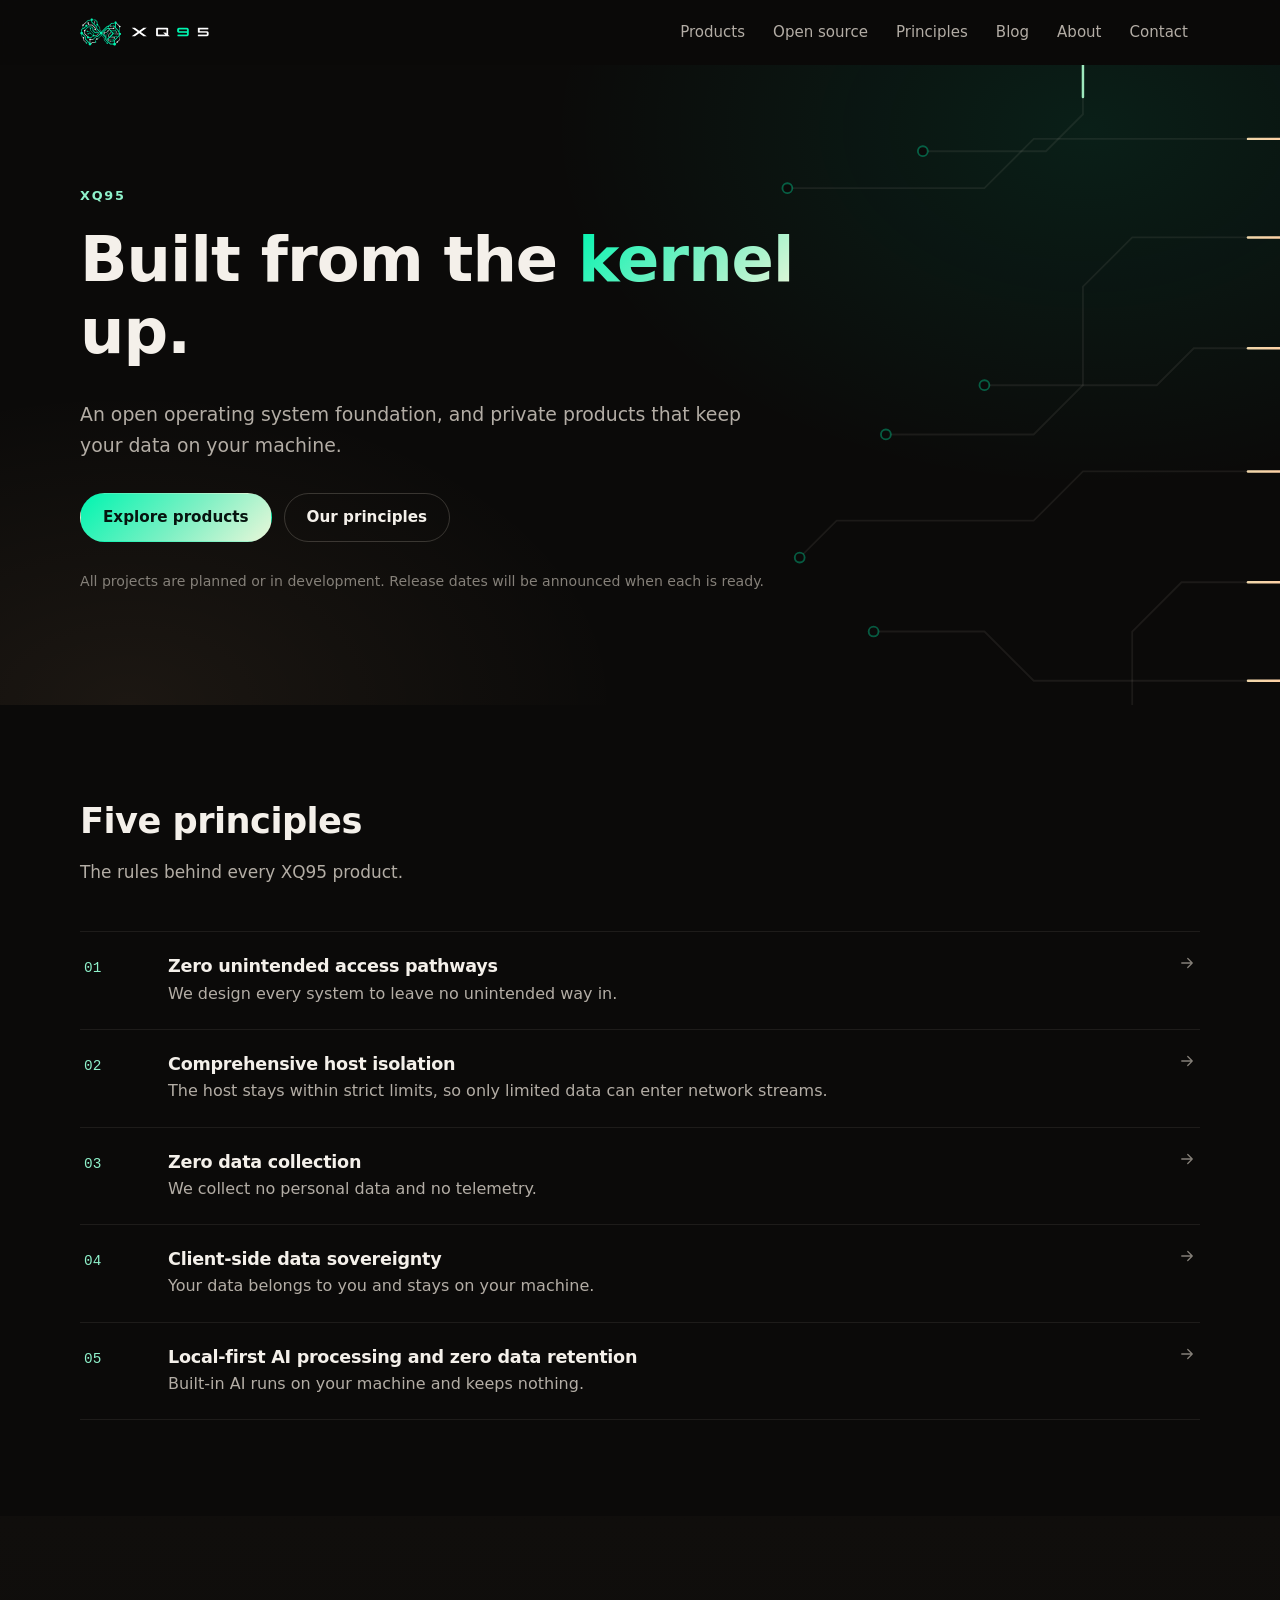
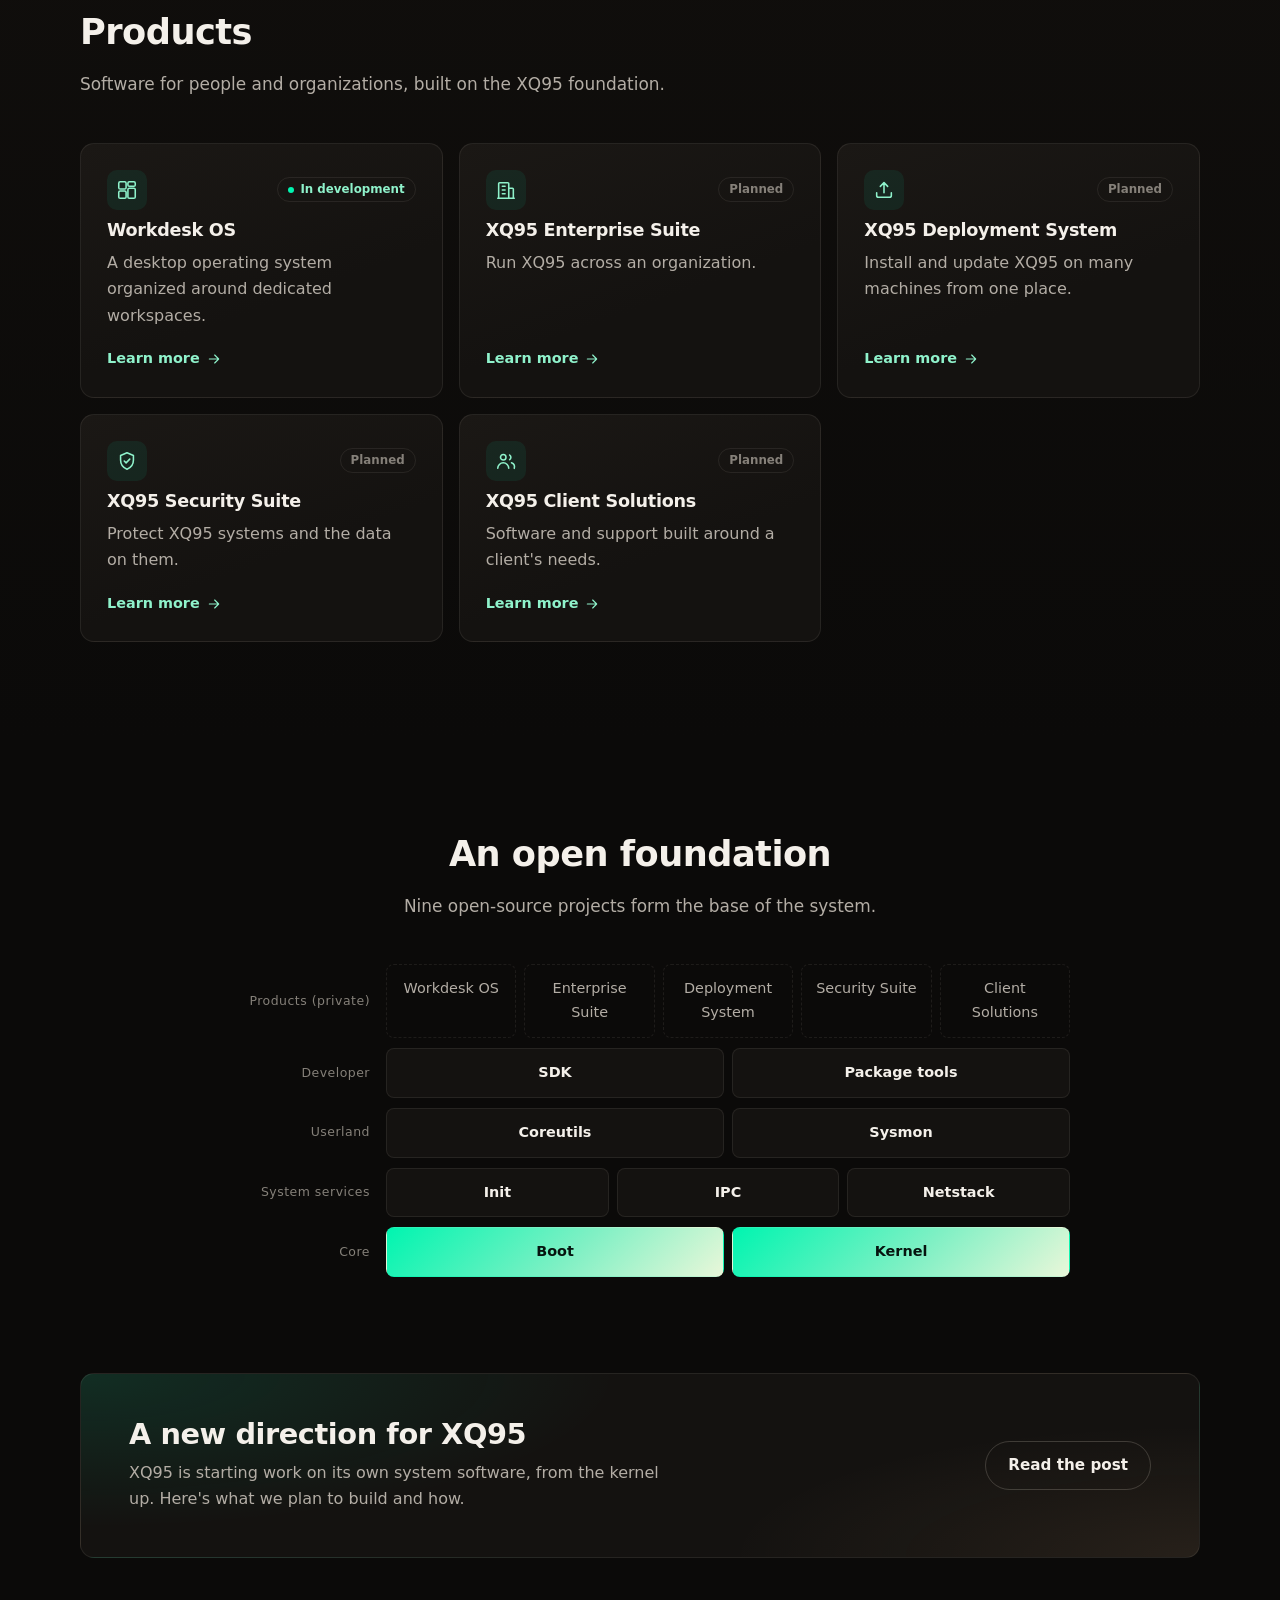
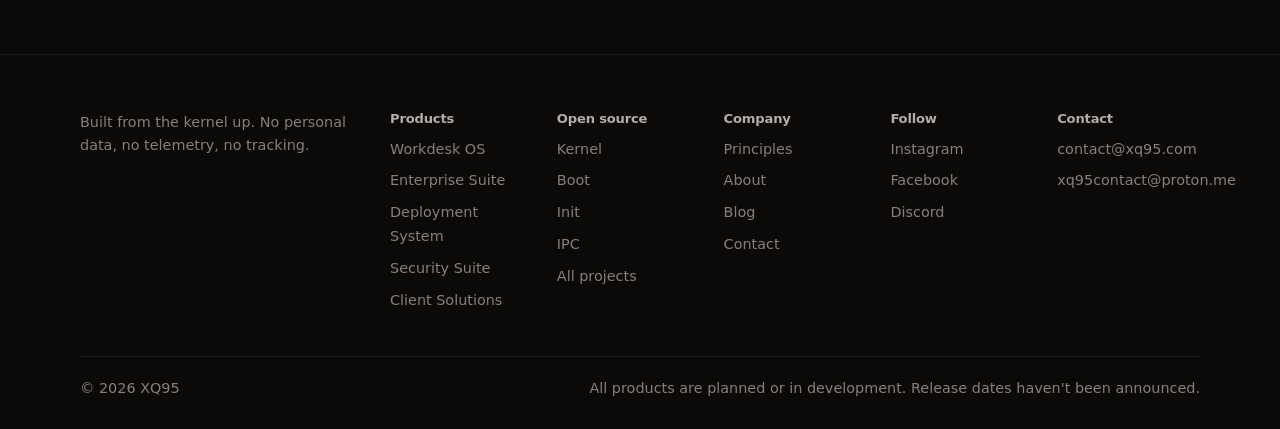
==== commit 67bea1ce: "Add Proton contact address and show open-source licenses" ====
--- a/index.html
+++ b/index.html
@@ -160,7 +160,7 @@
         </div>
         <div>
           <h2>Contact</h2>
-          <ul><li><a href="mailto:contact@xq95.com">contact@xq95.com</a></li></ul>
+          <ul><li><a href="mailto:contact@xq95.com">contact@xq95.com</a></li><li><a href="mailto:xq95contact@proton.me">xq95contact@proton.me</a></li></ul>
         </div>
       </div>
     </div>
